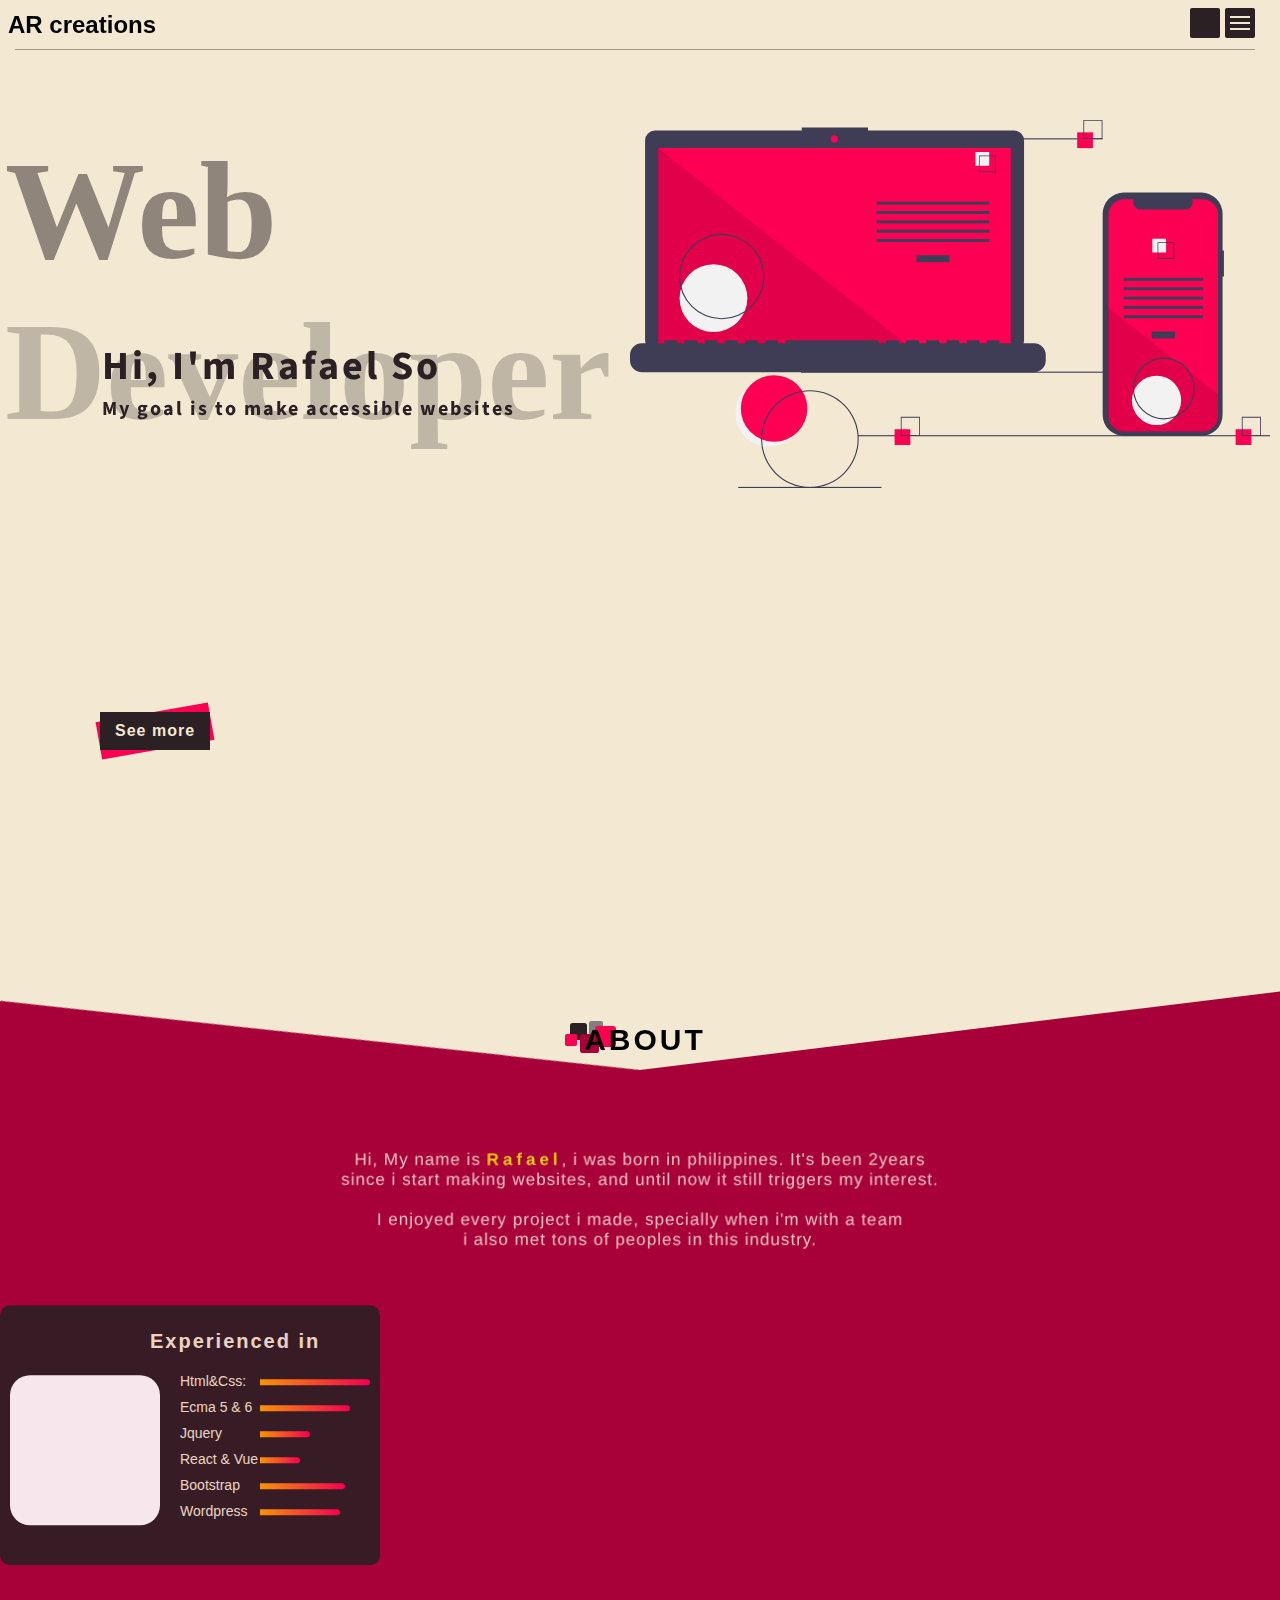
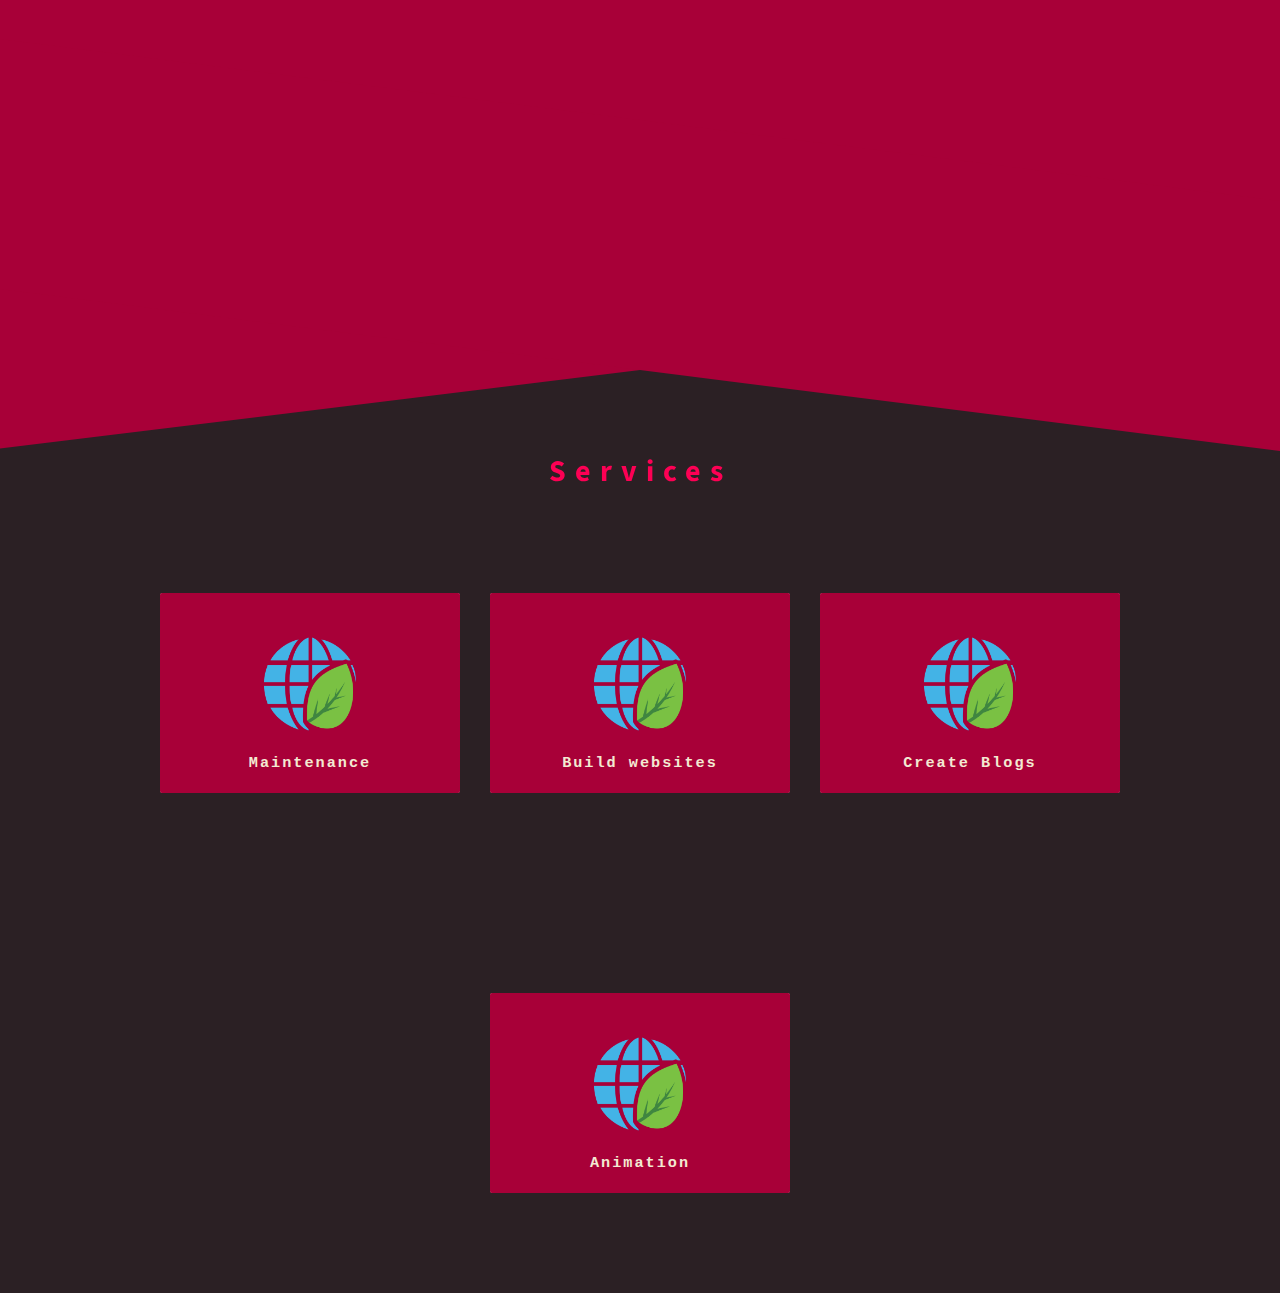
==== index.html @ 6be3a8f5 "Updated" ====
<!DOCTYPE html>
<html lang="en">
<head>
    <meta charset="UTF-8">
    <meta name="viewport" content="width=device-width, initial-scale=1.0">
    <title>My Portfolio</title>
    <link rel="stylesheet" href="style.css">
</head>
<body>

<!--                THIS IS THE HEADER PART             -->
<div class="mainHeader">
<h2 class="logo" id="#homeSection">AR creations</h2>

<div class="alignment">
<div class="setting"></div>

<div class="menu">
    <div class="linez"></div> 
</div>
</div>
</div>





<div class="openMenus">
    <div class="spectate">
        <div class="firstWIn ter"></div>
        <div class="secondWIn ter"></div>
        <div class="thirdWIn ter"></div>
        <div class="fourthWIn ter"></div>
    </div>
    <span class="homeBtn headerMen">Home</span>
    <span class="aboutsBtn headerMen">About</span>
    <span class="servsBtn headerMen">Services</span>
    <span class="contactBtn headerMen">Contact</span>
</div>


<!--                  END OF HEADER PART              -->


<!--                 START OF THE INTRODUCTION PART             -->

<div class="listContainer">

<img src="image/progressive.svg" class="introimg">
    <h2 class="web">Web<br>
    <span class="dev">Developer</span></h2>
<div class="nameAlign">
<h2 class="myname">Hi, I'm Rafael So</h2>
<p class="firstPara">My goal is to make accessible websites</p>
</div>
<a href="#aboutsec" class="introbtn">See more</a>
</div>
<!--                 END INTRODUCTION PART             -->

<!--              START OF THE ABOUT SECTION             -->

<div class="aboutSection" id="">

    <div class="titlecontainer">
        <div class="titlepart">
        <h2 class="titleabout" id="aboutsec">ABOUT</h2>
        <div class="rebox reone"></div>
        <div class="rebox retwo"></div>
        <div class="rebox rethree"></div>
        <div class="rebox refour"></div>
        <div class="rebox refive"></div>
        <div class="rebox resix"></div>
        <div class="rebox reseven"></div>
        </div>
    </div>







<p class="myPara">Hi, My name is <span class="raf">Rafael</span>, i was born in philippines. It's been 2years<br>
since i start making websites, and until now it still triggers my interest. <br>
 <br>I enjoyed every project i made, specially when i'm with a team<br>
 i also met tons of peoples in this industry. 
</p>

<div class="profile">
<div class="kunyare"></div>
<ul class="myskills">
<h3 class="titleskill">Experienced in</h3>
<li>
   <span class="skillset">Html&Css:</span> 
   <i class="line lone"></i>
</li>
<li>
    <span class="skillset">Ecma 5 & 6</span>
    <i class="line ltwo"></i>
</li>
<li>
    <span class="skillset">Jquery</span> 
    <i class="line lthree"></i>
</li>
<li>
    <span class="skillset">React & Vue</span> 
    <i class="line lfour"></i>
</li>
<li>
    <span class="skillset">Bootstrap</span>
    <i class="line lfive"></i>
</li>
<li>
    <span class="skillset">Wordpress</span> 
    <i class="line lsix"></i>
 </li>
</ul>
</div>



<div class="twochoices">
<div class="choiceone"></div>
<div class="choicetwo"></div>
</div>



</div>



<!--              END OF ABOUT SECTION             -->
<!--              START OF SERVICES SECTION            -->

<div class="services" id="servicesSec">

<h2 class="whatIdo">Services</h2>

<div class="listflex">

<div class="servBox">

<div class="title">
<img src="image/iconee.png" name="" alt="icon" class="iconz">
<h3 class="maintenanceTitle">Maintenance</h3>
</div>

<div class="description">
<p class="para">Troubleshooting hardware and software<br><br>With the help of remote control systems such as teamviewer and akjbdw fixing through internet was never been easy</p>
<a href="#" class="servBtn">Go here</a>
</div>

</div>


<div class="servBox">

    <div class="title bwebsite">
    <img src="image/iconee.png" name="" alt="icon" class="iconz">
    <h3 class="maintenanceTitle">Build websites</h3>
    </div>
    
    <div class="description bwebsitedef">
    <p class="para">I create responsive websites<br><br>there are multiples of way in making website, and i am capable of using html,css,bootstrap,Wordpress and wix</p>
    <a href="#" class="servBtn">Go here</a>
    </div>
    
</div>
    

<div class="servBox">

        <div class="title blogs">
        <img src="image/iconee.png" name="" alt="icon" class="iconz">
        <h3 class="maintenanceTitle">Create Blogs</h3>
        </div>
        
        <div class="description blogsdown">
        <p class="para"><br><br>there are multiples of way in making website, and i am capable of using html,css,bootstrap,Wordpress and wix</p>
        <a href="#" class="servBtn">Go here</a>
    </div>
        
</div>

<div class="servBox">

    <div class="title editing">
    <img src="image/iconee.png" name="" alt="icon" class="iconz">
    <h3 class="maintenanceTitle">Animation</h3>
    </div>
    
    <div class="description editingdef">
    <p class="para"><br><br>there are multiples of way in making website, and i am capable of using html,css,bootstrap,Wordpress and wix</p>
    <a href="#" class="servBtn">Go here</a>
</div>
    
</div>












</div>


<script src="main.js" type="text/javascript"></script>
</body>
</html>
---- style.css ----
@import url('https://fonts.googleapis.com/css2?family=Comic+Neue&display=swap');
@import url('https://fonts.googleapis.com/css2?family=Comic+Neue&family=Source+Sans+Pro&display=swap');
@import url('https://fonts.googleapis.com/css2?family=Montserrat&display=swap');
@import url('https://fonts.googleapis.com/css2?family=Merriweather+Sans:wght@700&display=swap');
:root{

--another-verylight:#f3e9d2;
--mid-light: #fd0054;
--dark-color:#a80038;
--verydark-color:#2b2024; 
--secondary: #e4004c;
--try-color:#3f3d56;


--winter-first:#f3e9d2;
--winter-second:#88d498;
--winter-third:#1a936f;
--winter-fourth:#114b5f;


/* ------- FONTS --------*/
--comic-nue: 'Comic Neue', cursive;
--open-source: 'Source Sans Pro', sans-serif;

--font-boldsans:  'Merriweather Sans', sans-serif;
}
*{
    margin: 0;
    padding: 0;
    box-sizing: border-box;
    scroll-behavior: smooth;
}

body{
    scroll-behavior: smooth;
    background-color: var(--another-verylight);
}
/*------------------------ HEADER PART -----------------------*/
.mainHeader{
    position: relative;
    display: flex;
    justify-content: space-between;
}
.mainHeader::before{
    content: '';
    position: absolute;
    height: 1px;
    width: 100%;
    background: var(--verydark-color);
    bottom: 0;
    opacity: .4;
    
}
.logo{
    line-height: 50px;
    font-family: sans-serif;
    margin-left: 8px;
}
.logo::before{
    content: '';
    position: absolute;
    height: 10px;
    width: 15px;
    background:var(--another-verylight);
    bottom: -2px;
    left: 0;
}
.logo::after{
    content: '';
    position: absolute;
    height: 10px;
    width: 25px;
    background:var(--another-verylight);
    bottom: -2px;
    right: 0;
}
.setting, .menu{
    position: absolute;
    height: 30px;
    width: 30px;
    background-color: var(--verydark-color);
    border-radius: 2px;
}
.setting{
    right: 60px;
}
.alignment{
    position: relative;
    height: 40px;
    width: 120px;
    top: 8px;
}
.openMenus{
    position: fixed;
    top: 0;
    bottom: 0;
    left: 0;
    right: 0;
    z-index: 20;
    background: white;
    display: flex;
    flex-direction: column;
    justify-content: center;
    align-items: center;
    transform-origin: top;
    transform: scaleY(0);
    transition: .5s;
}



.closenow{
    animation: scrollups .2s ease-in-out forwards;

}
.opennow{
    
    animation: scrolldo .4s ease-in-out forwards;
}
@keyframes scrolldo{
0%{
    transform: scaleY(0);
}
100%{
    transform: scaleY(1);
}
}

@keyframes scrollups{
    0%{
        transform: scaleY(1);
    }
    100%{
        transform: scaleY(0);
    }
    }


.spectate{
    position: fixed;
    top: 0;
    left: 0;
    right: 0;
    bottom: 0;
    
}
.firstWIn{
    position: fixed;
   height: 200px;
    width: 100%;
    background: var(--winter-fourth);
    transform-origin: top;
    transform: scaleY(0);
    z-index: 5;
}

.firstOpen{
    animation: allwinter 1s ease-in-out .2s forwards;   
}
.secondOpen{
    animation: allwinter 1s ease-in-out .8s forwards;   
}
.thirdOpen{
    animation: allwinter 1s ease-in-out 1.1s forwards;   
}
.fourthOpen{
    animation: allwinter 1s ease-in-out 1.6s forwards;   
}


.secondWIn{
    position: fixed;
   height: 350px;
    width: 100%;
    background: var(--winter-third);
    transform-origin: top;
    transform: scaleY(0);
      z-index: 4;
}

.thirdWIn{
    position: fixed;
    height: 480px;
     width: 100%;
     background: var(--winter-second);
     transform-origin: top;
     transform: scaleY(0);
      z-index: 3;

}
.fourthWIn{
    position: fixed;
    top: 0;
    left: 0;
    right: 0;
    bottom: 0;
     background: var(--winter-first);
     transform-origin: top;
     transform: scaleY(0);
  
     z-index: 2;
}






@keyframes allwinter{
0%{
    transform: scaleY(0);
}
100%{
    transform: scaleY(1);
}
}









.headerMen{
    position: relative;
    margin: 50px;
    font-family: sans-serif;
    font-size: 30px;
    z-index: 30;
    cursor: pointer;
    letter-spacing: 2px;
}
.homeBtn{
    color: var(--winter-first);
    opacity: .8;
}
.servsBtn{
    color: var(--winter-fourth);
}
.aboutsBtn{
color: var(--winter-second);
}
.contactBtn{
    color: var(--winter-fourth);
}


.menu{
    position: absolute;
    transition: .5s;
    right: 25px;
    display: flex;
    justify-content: center;
    align-items: center;
    cursor: pointer;
    z-index: 99;
}

.linez{
    transition: .5s;
    position: absolute;
    height: 2px;
    width: 20px;
    background: var(--another-verylight);
    
}
.linez::before{
    transition: .5s;
    position: absolute;
    content: '';
    height: 2px;
    width: 20px;
    background: var(--another-verylight);
    top: -6px;
}
.linez::after{
    transition: .5s;
    position: absolute;
    content: '';
    height: 2px;
    width: 20px;
    background: var(--another-verylight);
    top: 6px;
}
.mclick{
    position: fixed;
    transition: .5s;
    border-radius: 50%;
    border: 1px solid #fd0054;
    background: none;
    
}

.mclick .linez{
    transition: .5s;
   transform: translateX(-20px);
   background: transparent;
}

.mclick .linez::before{
    transition: .5s;
   transform: translate(20px, 6px) rotate(45deg);
   background: #fd0054;
}

.mclick .linez::after{
    transition: .5s;
   transform: translate(20px, -6px) rotate(-45deg) ;
   background: #fd0054;
}


/*------------------------------ END OF HEADER ----------------------*/


/*------------------------------ INTRODUCTION PART ----------------------*/

.listContainer{
    min-height: 80vh;
    position: relative;
    
}
.nameAlign{
    font-family: var(--open-source);
    position: absolute;
    top: 40%;
    left: 8%;
}
.myname{
    color: var(--verydark-color);
    font-size: 40px;
    letter-spacing: 3px;
}
.firstPara{
    color: var(--verydark-color);
    letter-spacing: 2px;
    font-weight: 700;
    font-size: 20px;
}
.web, .dev{
    position: absolute;
    font-size: 140px;
    font-weight: 800;
    z-index: -1;
    opacity: .5;
    color: var(--verydark-color);
}

.web{
    top: 80px;
    left: 5px;
}
.dev{
   
}
@media(max-width: 700px){
    .web{
      font-size: 110px;
        top: 120px;
    }
    .dev{
        font-size: 90px;
      left: 0;
        text-align: center;
    }





}
.introimg{
    position: absolute;
    width: 50%;
    z-index: -22;
    right: 10px;
    top: 70px;
}
.introbtn{
    scroll-behavior: smooth;
    transition: .5s;
    position: absolute;
    padding: 10px 15px;
    bottom: 20px;
    background: var(--verydark-color);
    left: 100px;
    color: var(--another-verylight);
    font-weight: 600;
    letter-spacing: 1px;
    font-family: sans-serif;
    border: none;
    cursor: pointer;
    text-decoration: none;
}
.introbtn::before{
    position: absolute;
    content: '';
    top: 0;
    left: -2px;
    bottom: 0;
    right: -2px;
    background: var(--mid-light);
    transform: rotate(-10deg);
    z-index: -1;
    transition: .5s;
}

.introbtn:hover:before{
    transition: .5s;
    transform: rotate(10deg);
    z-index: -22;
}
.introbtn:hover{
    transition: .5s;
    color: var(--mid-light);
    padding: 15px 20px;
    left: 95px;
    bottom: 15px;
}

/*------------------------------ END OF INTRODUCTION ----------------------*/

/*------------------------------ ABOUT PART ----------------------*/

.aboutSection{
    scroll-behavior: smooth;
    margin-top: 300px;
    min-height: 100vh;
    background: var(--dark-color);
    transform: skewY(-7deg);
    position: relative;
}

.aboutSection::before{
    content: '';
    position: absolute;
    height: 250px;
    width: 100%;
    background: var(--dark-color);
    bottom: 0;
    transform: skewY(14deg) ;   
}

.aboutSection::after{
    content: '';
    position: absolute;
top: 0;
background-color:var(--dark-color);
width: 100%;
height: 200px;
transform: skewY(13deg);
}



.titleabout{
    box-sizing: none;
    position: relative;
    text-align: center;
    font-family: sans-serif;
    letter-spacing: 3px;
    z-index: 1;
    margin-left: 10px;
    color: black;
  
}
.titlecontainer{
    position: relative;
    width: 100%;
    height: 180px;
  
    transform: skewY(7deg);
    top: -120px;
    display: flex;
    justify-content: center;
    align-items: center;
}

.titlepart{
    position: relative;
    height: 100px;
    width: 200px;
    display: flex;
    justify-content: center;
    align-items: center;
    font-size: 20px;
}
.rebox{
    position: absolute;
    border-radius: 15%;
}
.reone{
    height: 12px;
    width: 12px;
    top: 44px;
    left: 25px;
    background: var(--mid-light);
    z-index: 1;
}
.retwo{
    height: 17px;
    width: 17px;
    top: 33px;
    left: 30px;
    background: var(--verydark-color);
}
.rethree{
    height: 19px;
    width: 19px;
    top: 44px;
    left: 40px;
    background: var(--dark-color)
}

.refour{
    height: 14px;
    width: 14px;
    top: 31px;
    left: 49px;
    background: gray;
    z-index: -1;
}
.refive{
    height: 21px;
    width: 21px;
    top: 36px;
    left: 55px;
    background: var(--mid-light);
    z-index: -1;
}


.kunyare{
    height: 150px;
    width: 150px;
    background: white;
    margin-left: 10px;
    margin-top: 15px;
    border-radius: 20px;
}

.profile{
   position: relative;
    height: 260px;
    background: var(--verydark-color);
    display: flex;
    transform: skewY(7deg);
    padding-top: 55px;
    opacity: .9;
    border-radius: 10px;
    width: 380px;
   
}

@media(max-width: 800px){
.profile{
    position: absolute;
    height: 260px;
    background: var(--verydark-color);
    display: flex;
    transform: skewY(7deg);
    padding-top: 55px;
    opacity: .9;
    border-radius: 10px;
    width: 380px;
    top: 60%;
    left: 50%;
    transform: translate(-50%, -50%) skewY(7deg);
}
}

.titleskill{
    margin-top: -30px;
    margin-bottom: 20px;
    pointer-events: none;
    letter-spacing: 2px;
    font-family: sans-serif;
    font-size: 24px;
    margin-left: -20px;
    font-size: 20px;
}
.myskills{
    list-style-type: none;
    margin-left: 10px;
    color: var(--another-verylight);
    cursor: pointer;
}

.myskills li{
    position: relative;
    margin: 10px 10px;
    font-family: sans-serif;
    font-size: 14px;
}
.line{
    position: absolute;
    height: 6px;
   left:80px;
    background: linear-gradient(to right, orange, #fd0054) ;
    margin-top: 6px;
    border-top-right-radius: 45px;
    border-bottom-right-radius: 45px;
    
}
.lone{
    width: 110px;
}
.ltwo{
    width: 90px;
}

.lthree{
    width: 50px;
}
.lfour{
    width: 40px;
}
.lfive{
    width: 85px;
}
.lsix{
    width: 80px;
}

.myPara{
    transform: skewY(7deg);
    font-size: 17px;
    font-family: sans-serif;
    text-align: center;
    color: oldlace;
    letter-spacing: 1px;
    opacity: .8;
    position: relative;
    z-index: 1;
   margin-top: -100px;
   padding: 0 25px;
   
}
.personalbtn{
    font-family: var(--comic-nue);
    position: absolute;
    font-size: 30px;
    z-index: 26;
    transform: skewY(7deg);
    text-decoration: none;
    color: var(--another-verylight);
    text-align: center;
    width: 100%;
    bottom: 70px;
}
.raf{
    color: orange;
   filter: brightness(12);
    letter-spacing: 4px;
    font-weight: 700;
}

/*------------------------------ END OF ABOUT SECTION ----------------------*/

/*------------------------------ SERVICES SECTION ----------------------*/

.whatIdo{
   
  position: relative;
  top: 80px;
  width: 100%;
  text-align: center;
  z-index: 1;
   color: var(--mid-light);
   font-family: var(--open-source);
   font-size: 30px;
   display: inline-block;
   letter-spacing: 9px;
  
   
}
.services{
    z-index: -22;
    background: var(--verydark-color);
}
.listflex{
    display: flex;
    flex-direction: row;
    flex-wrap: wrap;
    justify-content: center;
    margin-top: 80px;
}
.servBox{
    position: relative;
    margin: 0 15px;
    cursor: pointer;
}
.title, .description{
    position: relative;
    height: 200px;
    width: 300px;
    text-align: center;
}
.title{
    transform: translateY(100px);
    z-index: 1;
}
.description{
    border-radius: 3px;
    transform: translateY(-100px);
}
.title{
    transition: .5s;
    display: flex;
    flex-direction: column;
    justify-content: center;
    align-items: center;
    background: var(--dark-color);
    border-radius: 2px;
    color: var(--another-verylight);
    font-family: monospace;
    letter-spacing: 2px;
}
.description{
    transition: .5s;
    background: var(--another-verylight);
    color: var(--dark-color);
    font-family: sans-serif;
}
.iconz{
    width: 140px;
}
.servBtn{
    color: #a80038;
    text-decoration: none;
    font-weight: 600;
    border: 2px solid #a80038;
    position: relative;
    padding: 5px 10px;
    line-height: 60px;
    border-radius: 35px;
}
.para{
    text-align: center;
   padding: 20px 5px 10px 5px;
    font-size: 14px;
}

.moveup{
    transition: .5s;
    transform: translateY(0);
}
.movedown{
    transition: .5s;
    transform: translateY(0);
}
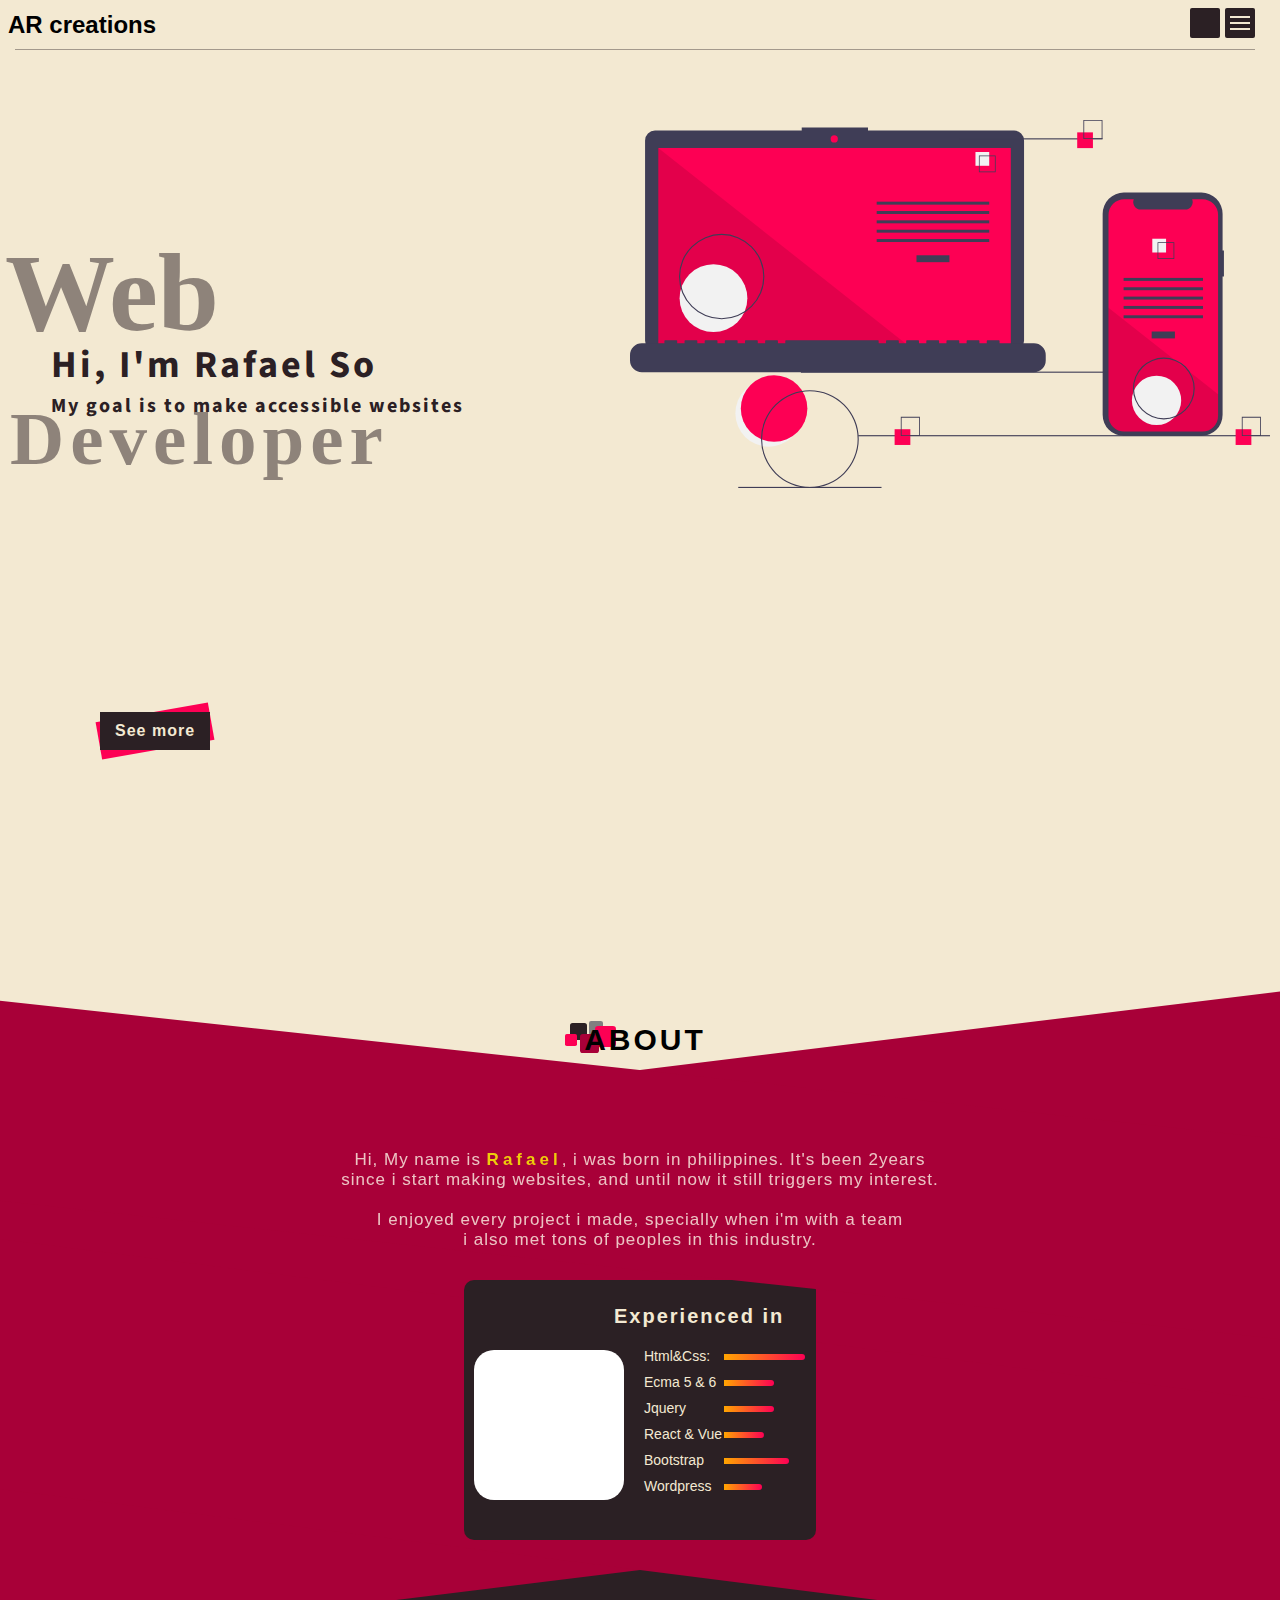
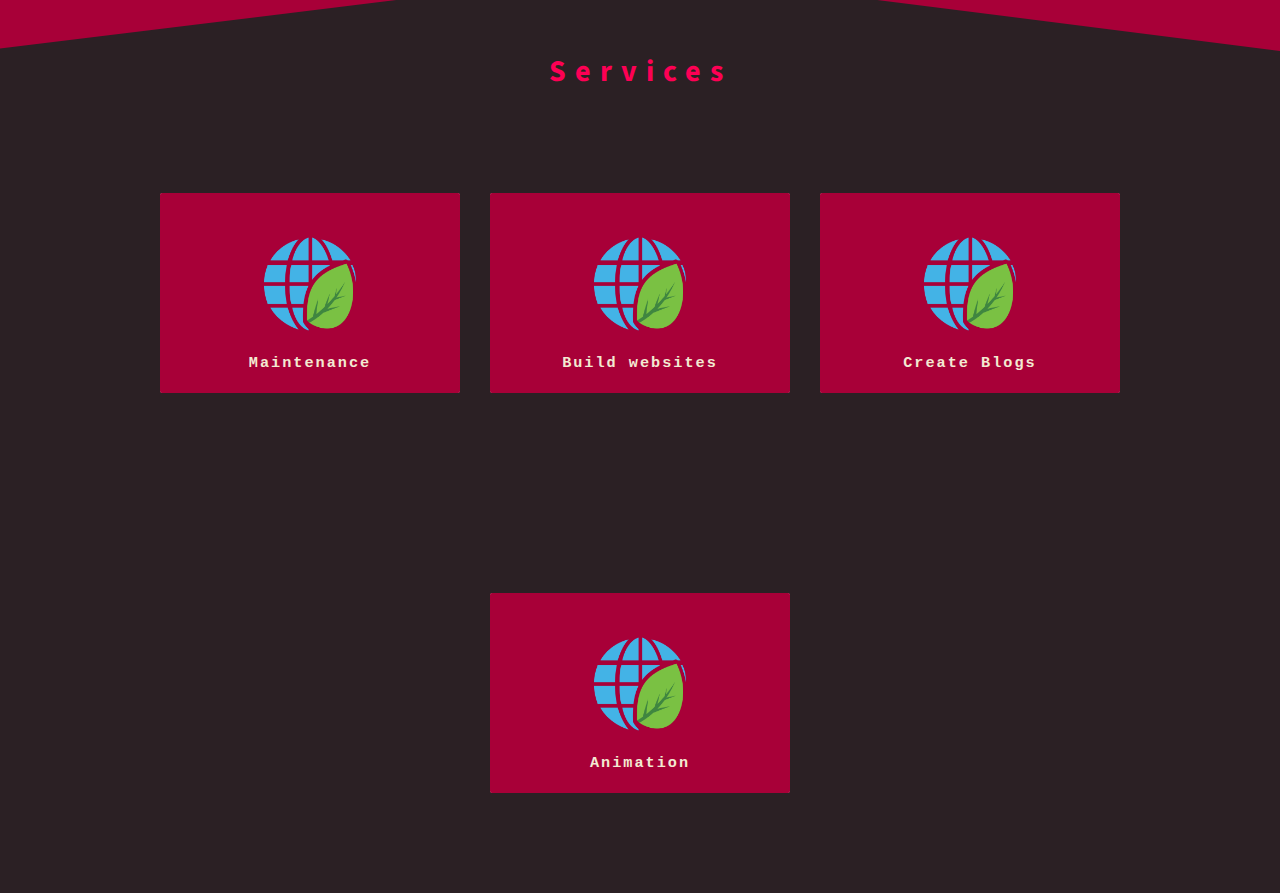
==== commit 5680fa9f: "This is my Third Update" ====
--- a/index.html
+++ b/index.html
@@ -47,8 +47,8 @@
 <div class="listContainer">
 
 <img src="image/progressive.svg" class="introimg">
-    <h2 class="web">Web<br>
-    <span class="dev">Developer</span></h2>
+    <h2 class="web">Web</h2>
+    <span class="dev">Developer</span>
 <div class="nameAlign">
 <h2 class="myname">Hi, I'm Rafael So</h2>
 <p class="firstPara">My goal is to make accessible websites</p>
@@ -85,7 +85,7 @@
  <br>I enjoyed every project i made, specially when i'm with a team<br>
  i also met tons of peoples in this industry. 
 </p>
-
+<div class="profileAlignment">
 <div class="profile">
 <div class="kunyare"></div>
 <ul class="myskills">
@@ -116,20 +116,9 @@
  </li>
 </ul>
 </div>
-
-
-
-<div class="twochoices">
-<div class="choiceone"></div>
-<div class="choicetwo"></div>
-</div>
-
-
-
-</div>
-
-
-
+</div>
+
+</div>
 <!--              END OF ABOUT SECTION             -->
 <!--              START OF SERVICES SECTION            -->
 
--- a/style.css
+++ b/style.css
@@ -326,11 +326,11 @@
     font-family: var(--open-source);
     position: absolute;
     top: 40%;
-    left: 8%;
+    left: 4%;
 }
 .myname{
     color: var(--verydark-color);
-    font-size: 40px;
+    font-size: 38px;
     letter-spacing: 3px;
 }
 .firstPara{
@@ -341,7 +341,6 @@
 }
 .web, .dev{
     position: absolute;
-    font-size: 140px;
     font-weight: 800;
     z-index: -1;
     opacity: .5;
@@ -349,27 +348,18 @@
 }
 
 .web{
-    top: 80px;
+    top: 25%;
     left: 5px;
+    font-size: 110px;
 }
 .dev{
-   
-}
-@media(max-width: 700px){
-    .web{
-      font-size: 110px;
-        top: 120px;
-    }
-    .dev{
-        font-size: 90px;
-      left: 0;
-        text-align: center;
-    }
-
-
-
-
-
+   font-size: 75px;
+   top:48%;
+   width: 100%;
+   text-align: left;
+   letter-spacing: 6px;
+   padding-left: 10px;
+   padding-right: 5px;
 }
 .introimg{
     position: absolute;
@@ -427,12 +417,10 @@
 .aboutSection{
     scroll-behavior: smooth;
     margin-top: 300px;
-    min-height: 100vh;
     background: var(--dark-color);
     transform: skewY(-7deg);
     position: relative;
 }
-
 .aboutSection::before{
     content: '';
     position: absolute;
@@ -442,19 +430,15 @@
     bottom: 0;
     transform: skewY(14deg) ;   
 }
-
 .aboutSection::after{
-    content: '';
-    position: absolute;
+content: '';
+position: absolute;
 top: 0;
 background-color:var(--dark-color);
 width: 100%;
 height: 200px;
 transform: skewY(13deg);
 }
-
-
-
 .titleabout{
     box-sizing: none;
     position: relative;
@@ -477,7 +461,6 @@
     justify-content: center;
     align-items: center;
 }
-
 .titlepart{
     position: relative;
     height: 100px;
@@ -513,7 +496,6 @@
     left: 40px;
     background: var(--dark-color)
 }
-
 .refour{
     height: 14px;
     width: 14px;
@@ -530,8 +512,25 @@
     background: var(--mid-light);
     z-index: -1;
 }
-
-
+.myPara{
+    transform: skewY(7deg);
+    font-size: 17px;
+    font-family: sans-serif;
+    text-align: center;
+    color: oldlace;
+    letter-spacing: 1px;
+    opacity: .8;
+    position: relative;
+    z-index: 1;
+   margin-top: -100px;
+   padding: 0 25px;
+}
+.raf{
+    color: orange;
+   filter: brightness(12);
+    letter-spacing: 4px;
+    font-weight: 700;
+}
 .kunyare{
     height: 150px;
     width: 150px;
@@ -542,35 +541,16 @@
 }
 
 .profile{
-   position: relative;
+    position: relative;
     height: 260px;
     background: var(--verydark-color);
     display: flex;
-    transform: skewY(7deg);
+    
     padding-top: 55px;
-    opacity: .9;
     border-radius: 10px;
-    width: 380px;
-   
-}
-
-@media(max-width: 800px){
-.profile{
-    position: absolute;
-    height: 260px;
-    background: var(--verydark-color);
-    display: flex;
-    transform: skewY(7deg);
-    padding-top: 55px;
-    opacity: .9;
-    border-radius: 10px;
-    width: 380px;
-    top: 60%;
-    left: 50%;
-    transform: translate(-50%, -50%) skewY(7deg);
-}
-}
-
+    width: 352px;
+    z-index: 5;
+}
 .titleskill{
     margin-top: -30px;
     margin-bottom: 20px;
@@ -582,6 +562,7 @@
     font-size: 20px;
 }
 .myskills{
+    position: relative;
     list-style-type: none;
     margin-left: 10px;
     color: var(--another-verylight);
@@ -605,12 +586,11 @@
     
 }
 .lone{
-    width: 110px;
+    width: 81px;
 }
 .ltwo{
-    width: 90px;
-}
-
+    width: 50px;
+}
 .lthree{
     width: 50px;
 }
@@ -618,43 +598,20 @@
     width: 40px;
 }
 .lfive{
-    width: 85px;
+    width: 65px;
 }
 .lsix{
-    width: 80px;
-}
-
-.myPara{
+    width: 38px;
+}
+.profileAlignment{
+   
+    width: 100%;
+    position: relative;
     transform: skewY(7deg);
-    font-size: 17px;
-    font-family: sans-serif;
-    text-align: center;
-    color: oldlace;
-    letter-spacing: 1px;
-    opacity: .8;
-    position: relative;
-    z-index: 1;
-   margin-top: -100px;
-   padding: 0 25px;
-   
-}
-.personalbtn{
-    font-family: var(--comic-nue);
-    position: absolute;
-    font-size: 30px;
-    z-index: 26;
-    transform: skewY(7deg);
-    text-decoration: none;
-    color: var(--another-verylight);
-    text-align: center;
-    width: 100%;
-    bottom: 70px;
-}
-.raf{
-    color: orange;
-   filter: brightness(12);
-    letter-spacing: 4px;
-    font-weight: 700;
+    display: flex;
+    justify-content: center;
+    align-items: center;
+    padding: 30px 5px;
 }
 
 /*------------------------------ END OF ABOUT SECTION ----------------------*/
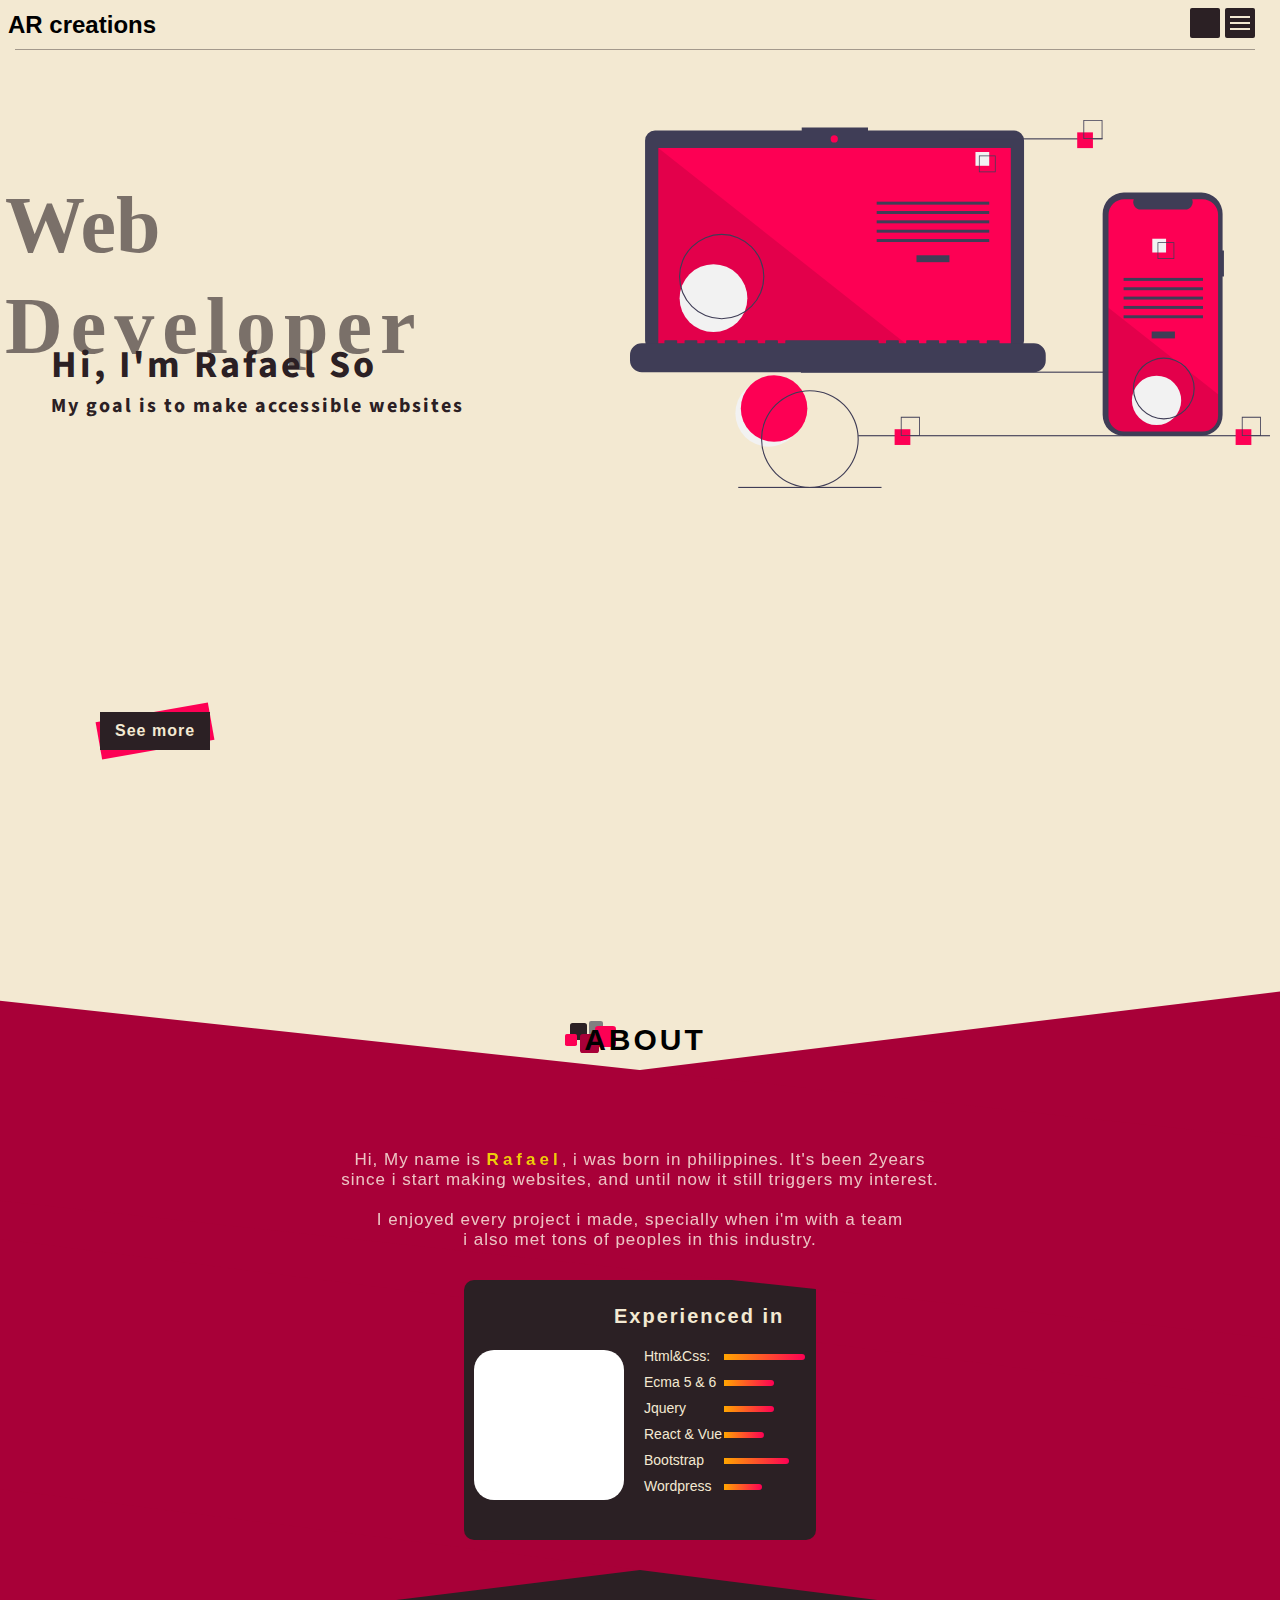
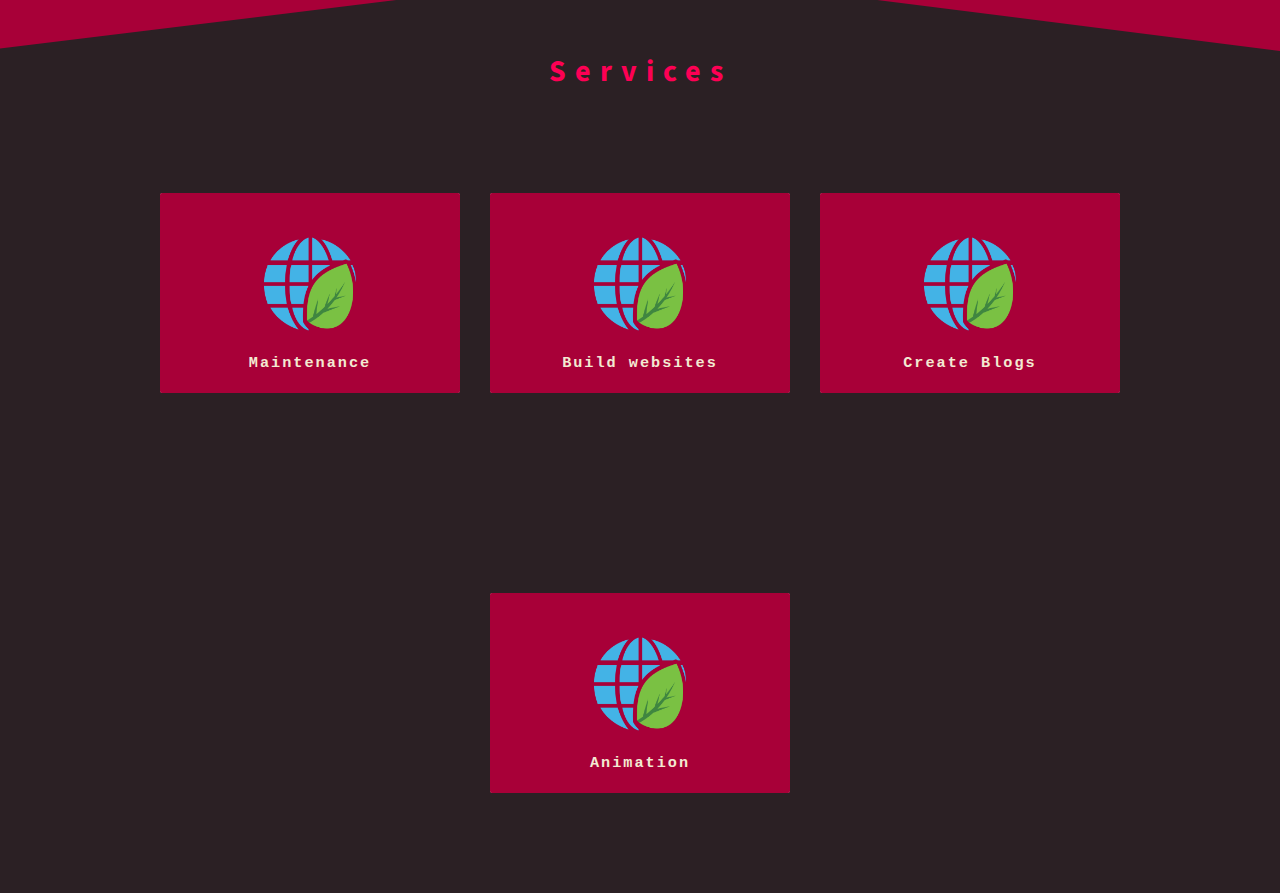
==== commit fa6dfbd9: "comit again" ====
--- a/index.html
+++ b/index.html
@@ -47,8 +47,11 @@
 <div class="listContainer">
 
 <img src="image/progressive.svg" class="introimg">
+
+<div class="webdevAlign">
     <h2 class="web">Web</h2>
     <span class="dev">Developer</span>
+</div>
 <div class="nameAlign">
 <h2 class="myname">Hi, I'm Rafael So</h2>
 <p class="firstPara">My goal is to make accessible websites</p>
@@ -73,13 +76,6 @@
         <div class="rebox reseven"></div>
         </div>
     </div>
-
-
-
-
-
-
-
 <p class="myPara">Hi, My name is <span class="raf">Rafael</span>, i was born in philippines. It's been 2years<br>
 since i start making websites, and until now it still triggers my interest. <br>
  <br>I enjoyed every project i made, specially when i'm with a team<br>
--- a/style.css
+++ b/style.css
@@ -106,9 +106,6 @@
     transform: scaleY(0);
     transition: .5s;
 }
-
-
-
 .closenow{
     animation: scrollups .2s ease-in-out forwards;
 
@@ -146,47 +143,30 @@
 }
 .firstWIn{
     position: fixed;
-   height: 200px;
+   height: 28%;
     width: 100%;
     background: var(--winter-fourth);
     transform-origin: top;
     transform: scaleY(0);
     z-index: 5;
 }
-
-.firstOpen{
-    animation: allwinter 1s ease-in-out .2s forwards;   
-}
-.secondOpen{
-    animation: allwinter 1s ease-in-out .8s forwards;   
-}
-.thirdOpen{
-    animation: allwinter 1s ease-in-out 1.1s forwards;   
-}
-.fourthOpen{
-    animation: allwinter 1s ease-in-out 1.6s forwards;   
-}
-
-
 .secondWIn{
     position: fixed;
-   height: 350px;
+   height: 49%;
     width: 100%;
     background: var(--winter-third);
     transform-origin: top;
     transform: scaleY(0);
       z-index: 4;
 }
-
 .thirdWIn{
     position: fixed;
-    height: 480px;
+    height: 72%;
      width: 100%;
      background: var(--winter-second);
      transform-origin: top;
      transform: scaleY(0);
       z-index: 3;
-
 }
 .fourthWIn{
     position: fixed;
@@ -197,15 +177,21 @@
      background: var(--winter-first);
      transform-origin: top;
      transform: scaleY(0);
-  
      z-index: 2;
 }
 
-
-
-
-
-
+.firstOpen{
+    animation: allwinter 1s ease-in-out .2s forwards;   
+}
+.secondOpen{
+    animation: allwinter 1s ease-in-out .8s forwards;   
+}
+.thirdOpen{
+    animation: allwinter 1s ease-in-out 1.1s forwards;   
+}
+.fourthOpen{
+    animation: allwinter 1s ease-in-out 1.6s forwards;   
+}
 @keyframes allwinter{
 0%{
     transform: scaleY(0);
@@ -214,15 +200,6 @@
     transform: scaleY(1);
 }
 }
-
-
-
-
-
-
-
-
-
 .headerMen{
     position: relative;
     margin: 50px;
@@ -339,28 +316,28 @@
     font-weight: 700;
     font-size: 20px;
 }
-.web, .dev{
-    position: absolute;
-    font-weight: 800;
-    z-index: -1;
-    opacity: .5;
+.webdevAlign{
+   
+    width: 100%;
+    display: flex;
+    flex-direction: column;
+    position: relative;
+    top: 130px;
+    height: auto;
     color: var(--verydark-color);
-}
-
+    opacity: .6;
+    padding: 0 2px 0 5px;
+}
 .web{
-    top: 25%;
-    left: 5px;
-    font-size: 110px;
+    font-size: 80px;
+    margin-bottom: 10px;
 }
 .dev{
-   font-size: 75px;
-   top:48%;
-   width: 100%;
-   text-align: left;
-   letter-spacing: 6px;
-   padding-left: 10px;
-   padding-right: 5px;
-}
+    font-size: 80px;
+    font-weight: 600;
+    letter-spacing: 8px;
+}
+
 .introimg{
     position: absolute;
     width: 50%;
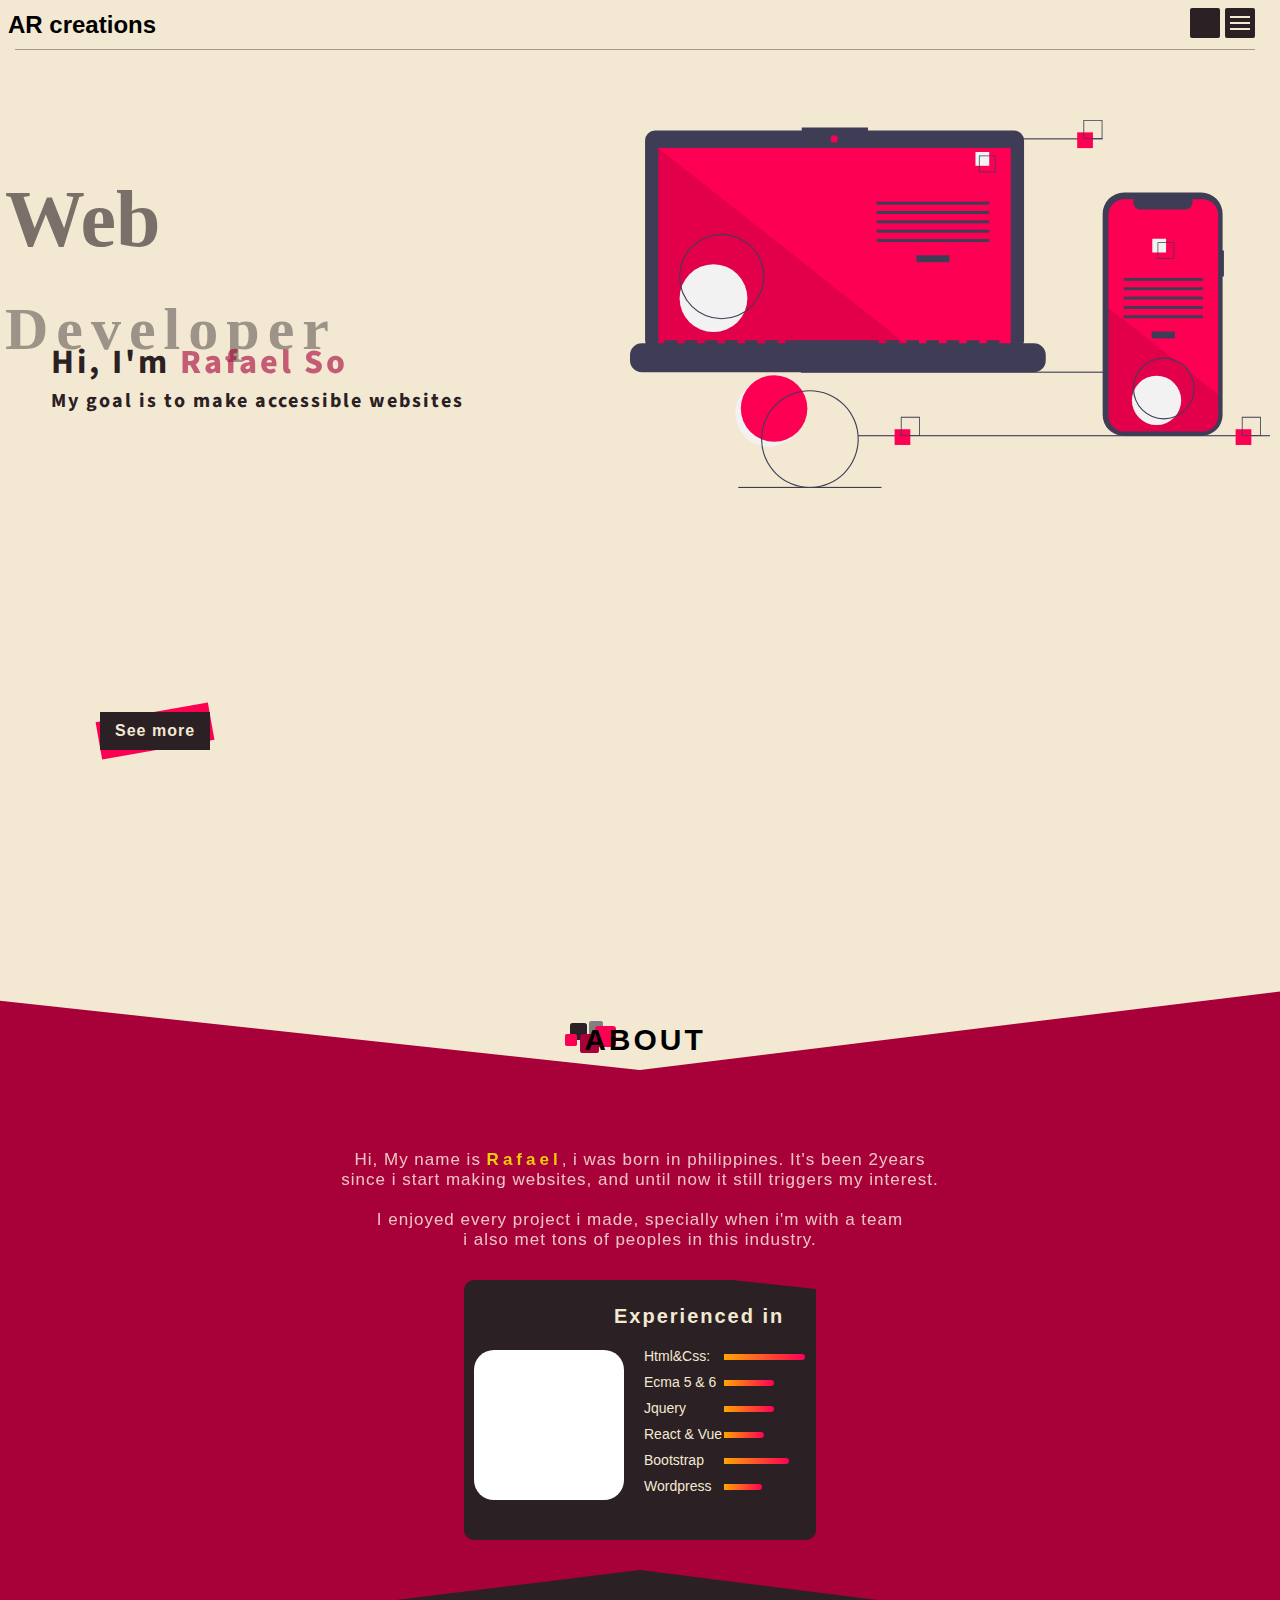
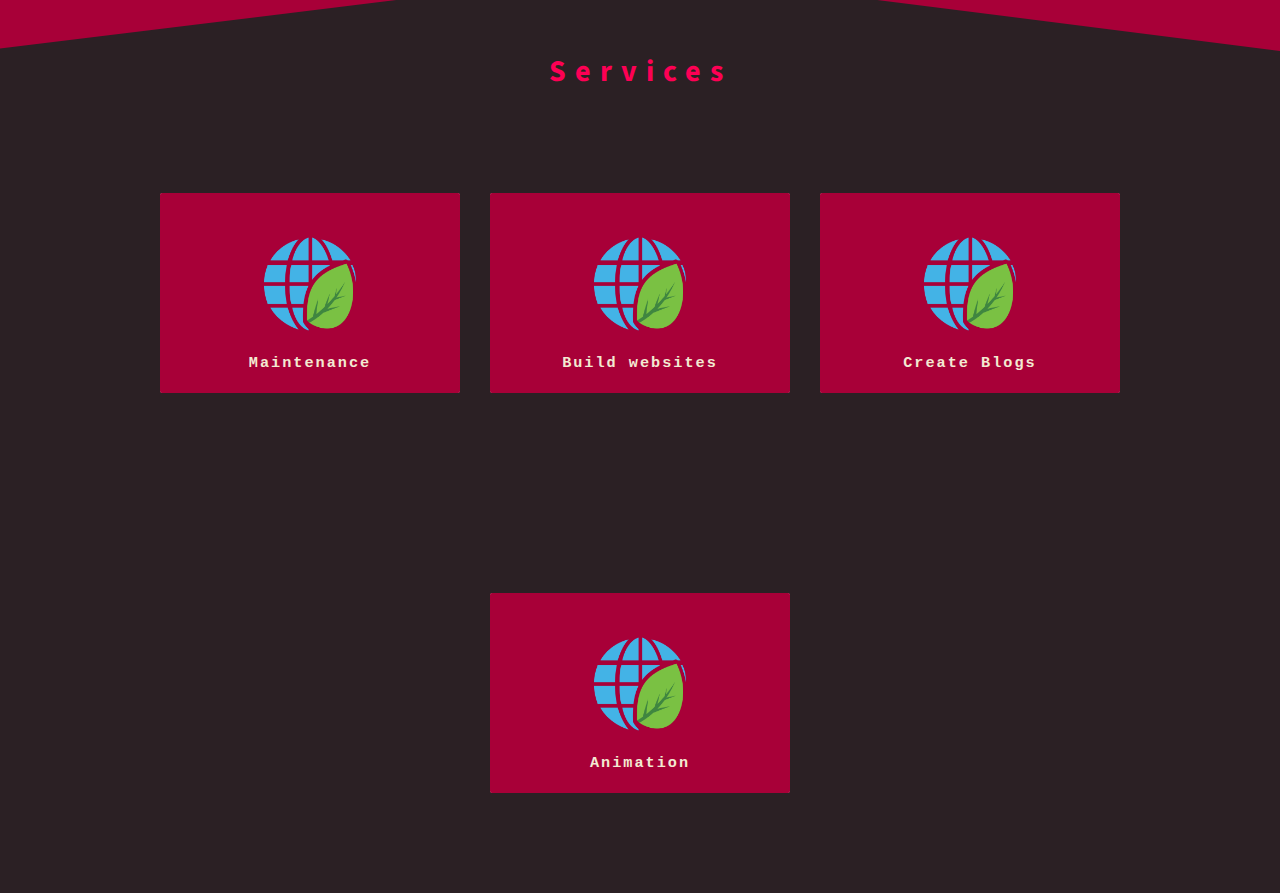
==== commit 35b1c542: "try again" ====
--- a/index.html
+++ b/index.html
@@ -53,7 +53,7 @@
     <span class="dev">Developer</span>
 </div>
 <div class="nameAlign">
-<h2 class="myname">Hi, I'm Rafael So</h2>
+<h2 class="myname">Hi, I'm <span class="rafaso">Rafael So</span></h2>
 <p class="firstPara">My goal is to make accessible websites</p>
 </div>
 <a href="#aboutsec" class="introbtn">See more</a>
--- a/style.css
+++ b/style.css
@@ -307,8 +307,13 @@
 }
 .myname{
     color: var(--verydark-color);
-    font-size: 38px;
+    font-size: 34px;
     letter-spacing: 3px;
+}
+.rafaso{
+    font-weight: 800;
+    color: var(--dark-color);
+    opacity: .6;
 }
 .firstPara{
     color: var(--verydark-color);
@@ -317,25 +322,26 @@
     font-size: 20px;
 }
 .webdevAlign{
-   
     width: 100%;
     display: flex;
     flex-direction: column;
     position: relative;
-    top: 130px;
+    top: 124px;
     height: auto;
     color: var(--verydark-color);
     opacity: .6;
     padding: 0 2px 0 5px;
+    
 }
 .web{
     font-size: 80px;
-    margin-bottom: 10px;
+   margin-bottom: 30px;
 }
 .dev{
-    font-size: 80px;
-    font-weight: 600;
+    font-size: 60px;
+    font-weight: 800;
     letter-spacing: 8px;
+    opacity: .7;
 }
 
 .introimg{
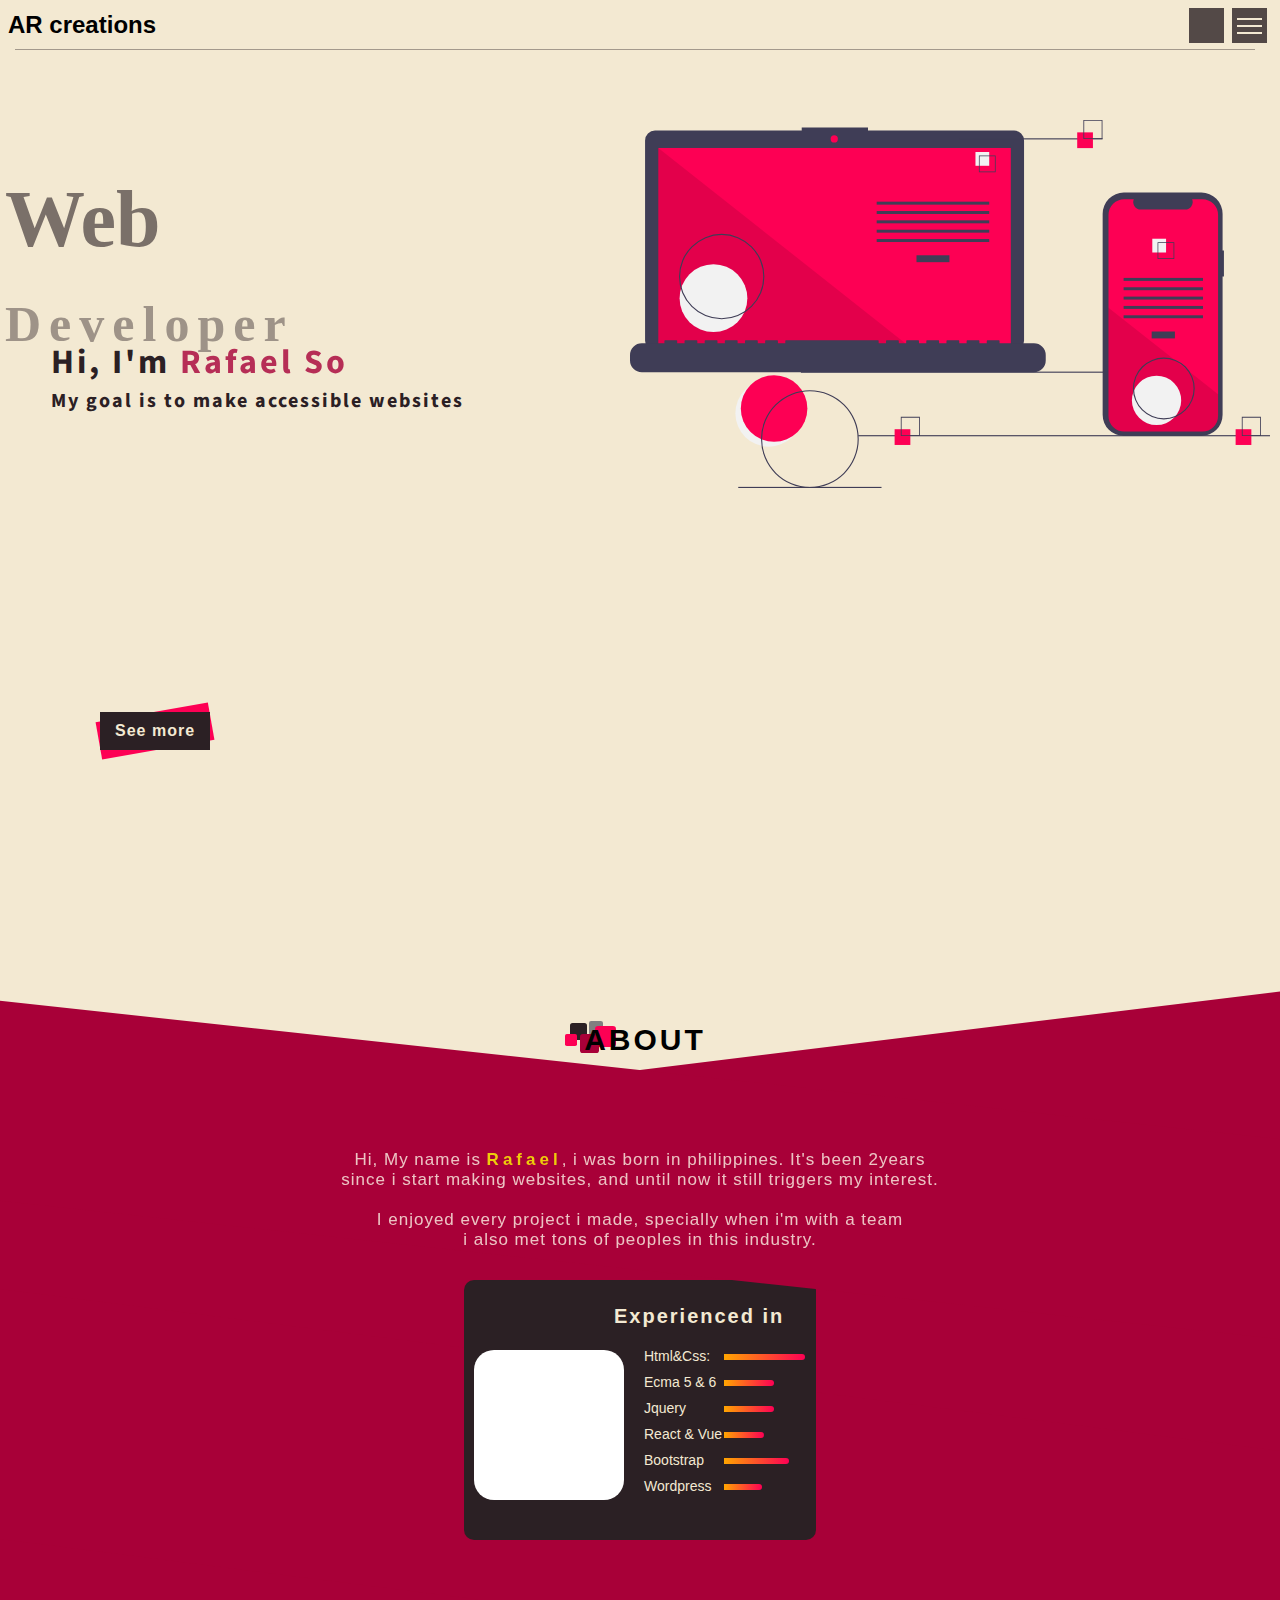
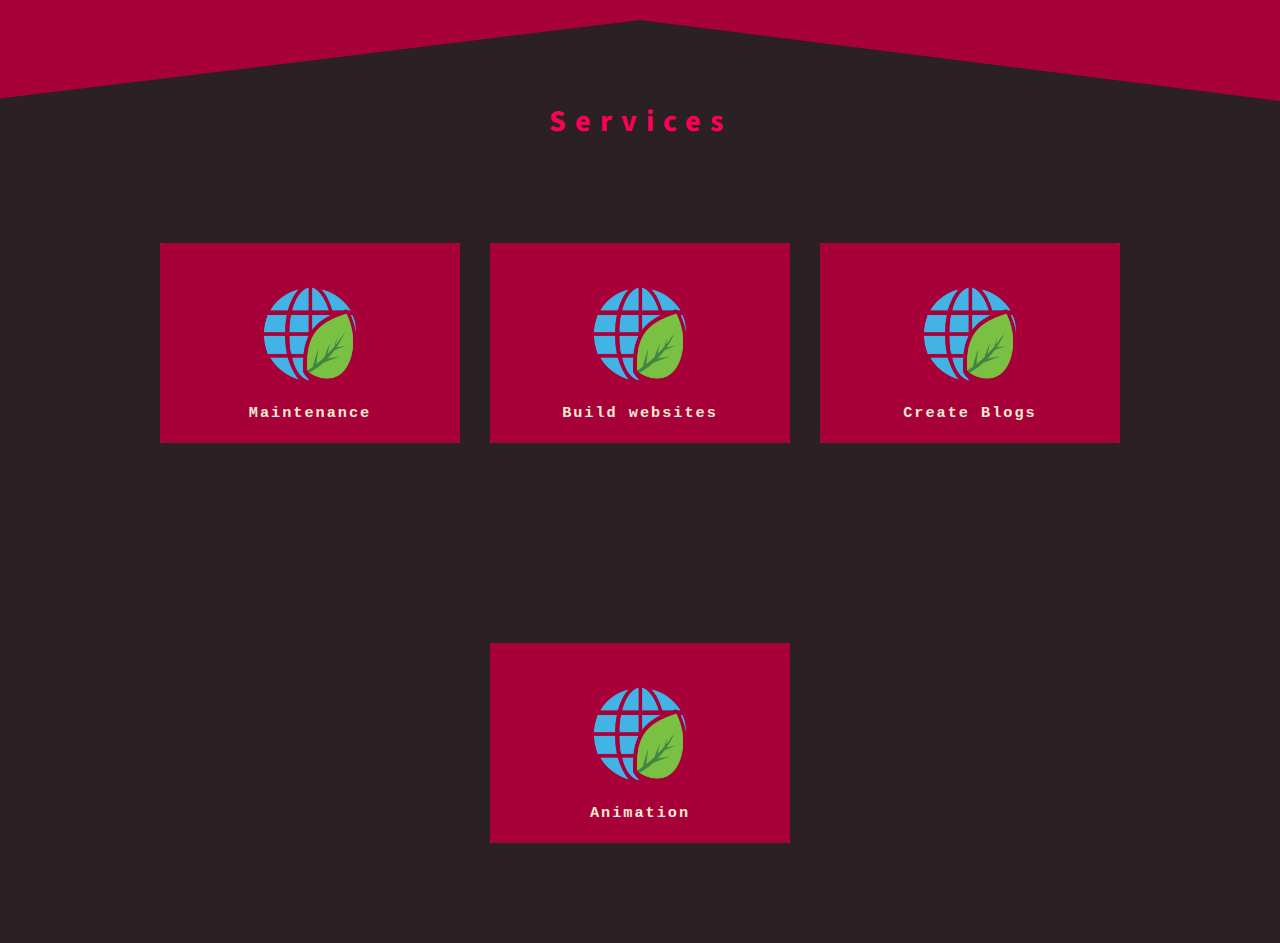
==== commit 34e59d9f: "I Update the scroll anmations" ====
--- a/index.html
+++ b/index.html
@@ -9,7 +9,7 @@
 <body>
 
 <!--                THIS IS THE HEADER PART             -->
-<div class="mainHeader">
+<div class="mainHeader" id="homesection">
 <h2 class="logo" id="#homeSection">AR creations</h2>
 
 <div class="alignment">
@@ -21,7 +21,15 @@
 </div>
 </div>
 
-
+<!--   All SCROLL EFFECTS    -->
+<a href="#homesection" class="arrowup"></a>
+
+
+
+
+
+
+<!--   END OF All SCROLL EFFECTS     -->
 
 
 
@@ -38,6 +46,15 @@
     <span class="contactBtn headerMen">Contact</span>
 </div>
 
+<div class="menu-onscroll">
+<div class="menu-scroll-logo">
+<h2 class="scroll-logo">AR creations </h2>    
+</div>
+<div class="menu-scroll-menus">
+<span class="scroll-span">Menu</span><img src="image/caret-down.svg" class="menuimg-scroll">
+</div>
+</div>
+
 
 <!--                  END OF HEADER PART              -->
 
@@ -58,6 +75,10 @@
 </div>
 <a href="#aboutsec" class="introbtn">See more</a>
 </div>
+
+
+
+
 <!--                 END INTRODUCTION PART             -->
 
 <!--              START OF THE ABOUT SECTION             -->
--- a/style.css
+++ b/style.css
@@ -30,12 +30,12 @@
     box-sizing: border-box;
     scroll-behavior: smooth;
 }
-
 body{
     scroll-behavior: smooth;
     background-color: var(--another-verylight);
 }
 /*------------------------ HEADER PART -----------------------*/
+
 .mainHeader{
     position: relative;
     display: flex;
@@ -49,7 +49,6 @@
     background: var(--verydark-color);
     bottom: 0;
     opacity: .4;
-    
 }
 .logo{
     line-height: 50px;
@@ -76,13 +75,74 @@
 }
 .setting, .menu{
     position: absolute;
-    height: 30px;
-    width: 30px;
-    background-color: var(--verydark-color);
-    border-radius: 2px;
+    height: 35px;
+    width: 35px;
+   background: var(--verydark-color);
+   opacity: .8;
+    border-radius: 5pxpx;   
 }
 .setting{
-    right: 60px;
+    right: 56px;
+    
+}
+.menu{
+    position: absolute;
+    transition: .5s;
+    right: 13px;
+    display: flex;
+    justify-content: center;
+    align-items: center;
+    cursor: pointer;
+    z-index: 99;
+}
+.linez{
+    transition: .5s;
+    position: absolute;
+    height: 2px;
+    width: 25px;
+    background-color: var(--another-verylight);
+}
+.linez::before{
+    transition: .5s;
+    position: absolute;
+    content: '';
+    height: 2px;
+    width: 25px;
+   background-color: var(--another-verylight);
+    top: -7px;
+}
+.linez::after{
+    transition: .5s;
+    position: absolute;
+    content: '';
+    height: 2px;
+    width: 25px;
+    background-color: var(--another-verylight);
+    top: 7px;
+}
+.mclick{
+    position: fixed;
+    transition: .5s;
+    border-radius: 50%;
+    border: 1px solid #fd0054;
+    background: none;   
+}
+.mclick .linez{
+    transition: .5s;
+   transform: translateX(-20px);
+   background: transparent;
+}
+
+.mclick .linez::before{
+    transition: .5s;
+   transform: translate(20px, 7px) rotate(45deg);
+   background: #fd0054;
+}
+
+.mclick .linez::after{
+    transition: .5s;
+   transform: translate(20px, -7px) rotate(-45deg) ;
+   background: #fd0054;
 }
 .alignment{
     position: relative;
@@ -108,10 +168,8 @@
 }
 .closenow{
     animation: scrollups .2s ease-in-out forwards;
-
 }
 .opennow{
-    
     animation: scrolldo .4s ease-in-out forwards;
 }
 @keyframes scrolldo{
@@ -131,19 +189,16 @@
         transform: scaleY(0);
     }
     }
-
-
 .spectate{
     position: fixed;
     top: 0;
     left: 0;
     right: 0;
     bottom: 0;
-    
 }
 .firstWIn{
     position: fixed;
-   height: 28%;
+   height: 26%;
     width: 100%;
     background: var(--winter-fourth);
     transform-origin: top;
@@ -152,7 +207,7 @@
 }
 .secondWIn{
     position: fixed;
-   height: 49%;
+   height: 48%;
     width: 100%;
     background: var(--winter-third);
     transform-origin: top;
@@ -179,7 +234,6 @@
      transform: scaleY(0);
      z-index: 2;
 }
-
 .firstOpen{
     animation: allwinter 1s ease-in-out .2s forwards;   
 }
@@ -223,70 +277,99 @@
     color: var(--winter-fourth);
 }
 
-
-.menu{
-    position: absolute;
-    transition: .5s;
-    right: 25px;
-    display: flex;
+/* ------------------ on scroll MENU HEADER -------*/
+/*<div class="menu-onscroll">
+<div class="menu-scroll-logo">
+<h2 class="scroll-logo">AR creations </h2>    
+</div>
+<div class="menu-scroll-menus">
+<span class="scroll-span">Menu</span><img src="image/caret-down.svg">
+</div>
+</div>*/
+
+.menu-onscroll{
+    font-family: var(--font-boldsans);
+    position: fixed;
+    top: 0;
+    width: 100%;
+    height: 50px;
+    background-color: var(--verydark-color);
+    overflow: hidden;
+    display: flex;
+    justify-content: space-between;
+    align-items: center;
+    padding: 0 24px;
+    z-index: 2;
+    color: var(--winter-first);
+    transform-origin: top;
+    transform: scaleY(0);
+    
+}
+.menuscrollanimate{
+    
+    animation: menuscrolldown .5s ease-in-out forwards;
+}
+
+.menuscrollanimateHide{
+    
+    animation: menuscrollUp .8s ease-in-out forwards;
+}
+
+@keyframes menuscrolldown {
+    0%{
+        transform: scaleY(0);
+        opacity: 0;
+        filter: blur(5px);
+    }
+    100%{
+        transform: scaleY(1);
+        opacity:.8;
+        filter: blur(0);
+    }
+}
+@keyframes menuscrollUp {
+    0%{
+        transform: scaleY(1);
+        opacity:.5;
+        filter: blur(0);
+        
+    }
+    100%{
+        transform: scaleY(0);
+        opacity: 0;
+        filter: blur(5px);
+    }
+}
+.menuscrollInvert{
+    background: var(--winter-first);
+    color: var(--verydark-color);
+    opacity: .9;
+    transition: all 1.8s;
+}
+.menuscrollInvert .menuimg-scroll{
+    filter: invert(0);
+}
+.menu-scroll-logo{
+    position: relative;
+}
+.menu-scroll-menus{
+    position: relative;
+    display: flex;
+    flex-direction: row;
     justify-content: center;
     align-items: center;
+}
+.menuimg-scroll{
+    width: 20px;
     cursor: pointer;
-    z-index: 99;
-}
-
-.linez{
-    transition: .5s;
-    position: absolute;
-    height: 2px;
-    width: 20px;
-    background: var(--another-verylight);
-    
-}
-.linez::before{
-    transition: .5s;
-    position: absolute;
-    content: '';
-    height: 2px;
-    width: 20px;
-    background: var(--another-verylight);
-    top: -6px;
-}
-.linez::after{
-    transition: .5s;
-    position: absolute;
-    content: '';
-    height: 2px;
-    width: 20px;
-    background: var(--another-verylight);
-    top: 6px;
-}
-.mclick{
-    position: fixed;
-    transition: .5s;
-    border-radius: 50%;
-    border: 1px solid #fd0054;
-    background: none;
-    
-}
-
-.mclick .linez{
-    transition: .5s;
-   transform: translateX(-20px);
-   background: transparent;
-}
-
-.mclick .linez::before{
-    transition: .5s;
-   transform: translate(20px, 6px) rotate(45deg);
-   background: #fd0054;
-}
-
-.mclick .linez::after{
-    transition: .5s;
-   transform: translate(20px, -6px) rotate(-45deg) ;
-   background: #fd0054;
-}
+    filter: invert(1);
+    opacity: .7;
+}
+
+.scroll-span{
+    padding: 0 15px;
+}
+
 
 
 /*------------------------------ END OF HEADER ----------------------*/
@@ -297,7 +380,6 @@
 .listContainer{
     min-height: 80vh;
     position: relative;
-    
 }
 .nameAlign{
     font-family: var(--open-source);
@@ -311,9 +393,8 @@
     letter-spacing: 3px;
 }
 .rafaso{
-    font-weight: 800;
     color: var(--dark-color);
-    opacity: .6;
+    opacity: .8;
 }
 .firstPara{
     color: var(--verydark-color);
@@ -338,12 +419,11 @@
    margin-bottom: 30px;
 }
 .dev{
-    font-size: 60px;
+    font-size: 50px;
     font-weight: 800;
     letter-spacing: 8px;
     opacity: .7;
 }
-
 .introimg{
     position: absolute;
     width: 50%;
@@ -392,6 +472,48 @@
     left: 95px;
     bottom: 15px;
 }
+.arrowup{
+    transition: 1s;
+    width: 70px;
+    height: 70px;
+    position: fixed;
+    border-radius: 50px;
+    z-index: 55;
+    right: 30px;
+    bottom: 20px;
+    overflow: hidden;
+    opacity: 1;
+    background: url(image/up.svg) no-repeat;
+    opacity: 0;
+    animation: arrowAnimation 1.8s ease-in-out infinite;
+    pointer-events: none;
+}
+
+.input[type="radio"]:checked ~ i {
+    position: absolute;
+    height: 500px;
+    width: 500px;
+}
+
+.arrowupshow{
+opacity: .8;
+pointer-events: visible;
+}
+@keyframes arrowAnimation{
+
+    0%{
+        transform: translateY(0);
+    }
+    50%{
+        transform: translateY(-20px);
+    }
+    100%{
+        transform: translateY(0);
+    }
+
+
+}
+
 
 /*------------------------------ END OF INTRODUCTION ----------------------*/
 
@@ -528,11 +650,11 @@
     height: 260px;
     background: var(--verydark-color);
     display: flex;
-    
     padding-top: 55px;
     border-radius: 10px;
     width: 352px;
     z-index: 5;
+    margin-bottom: 50px;
 }
 .titleskill{
     margin-top: -30px;
@@ -602,7 +724,6 @@
 /*------------------------------ SERVICES SECTION ----------------------*/
 
 .whatIdo{
-   
   position: relative;
   top: 80px;
   width: 100%;
@@ -612,9 +733,7 @@
    font-family: var(--open-source);
    font-size: 30px;
    display: inline-block;
-   letter-spacing: 9px;
-  
-   
+   letter-spacing: 9px;  
 }
 .services{
     z-index: -22;
@@ -638,21 +757,19 @@
     width: 300px;
     text-align: center;
 }
+.description{
+    border-radius: 3px;
+    transform: translateY(-100px);
+}
 .title{
     transform: translateY(100px);
     z-index: 1;
-}
-.description{
-    border-radius: 3px;
-    transform: translateY(-100px);
-}
-.title{
     transition: .5s;
     display: flex;
     flex-direction: column;
     justify-content: center;
+    background: var(--dark-color);
     align-items: center;
-    background: var(--dark-color);
     border-radius: 2px;
     color: var(--another-verylight);
     font-family: monospace;
@@ -682,7 +799,6 @@
    padding: 20px 5px 10px 5px;
     font-size: 14px;
 }
-
 .moveup{
     transition: .5s;
     transform: translateY(0);
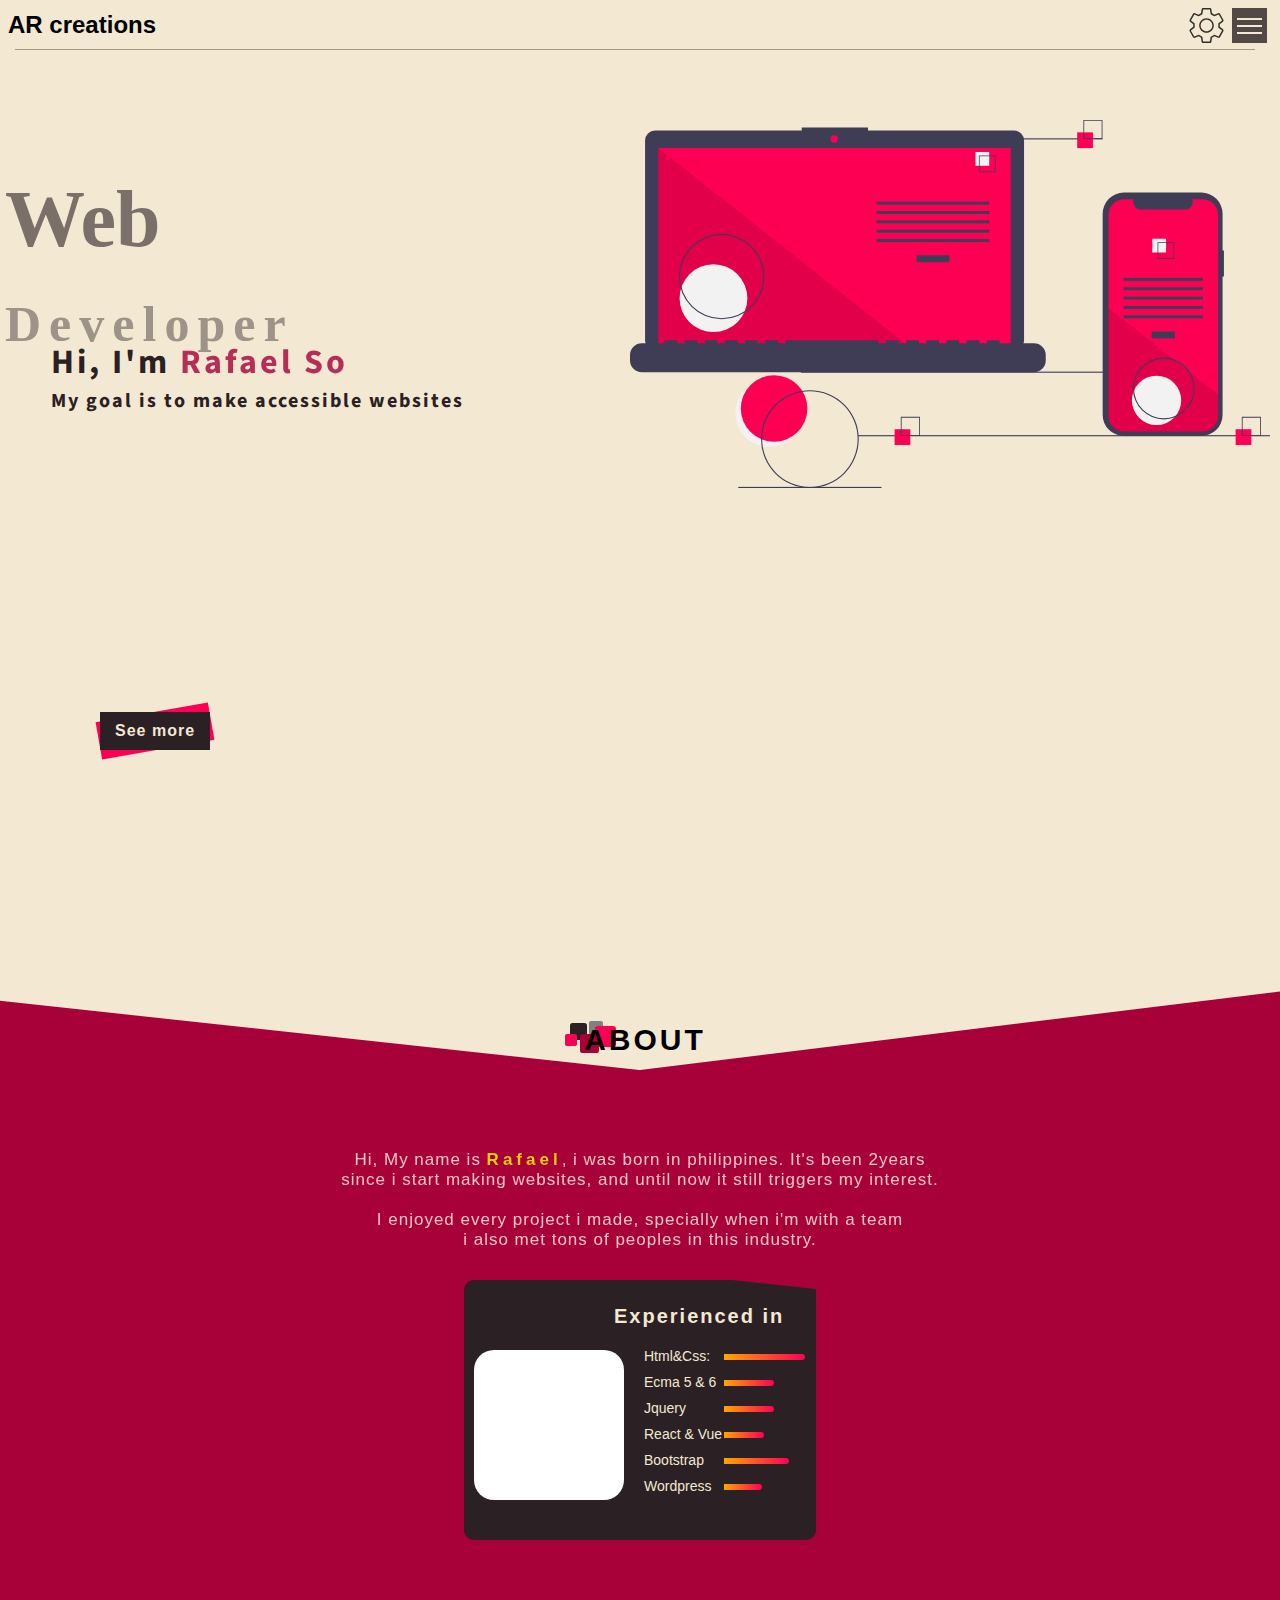
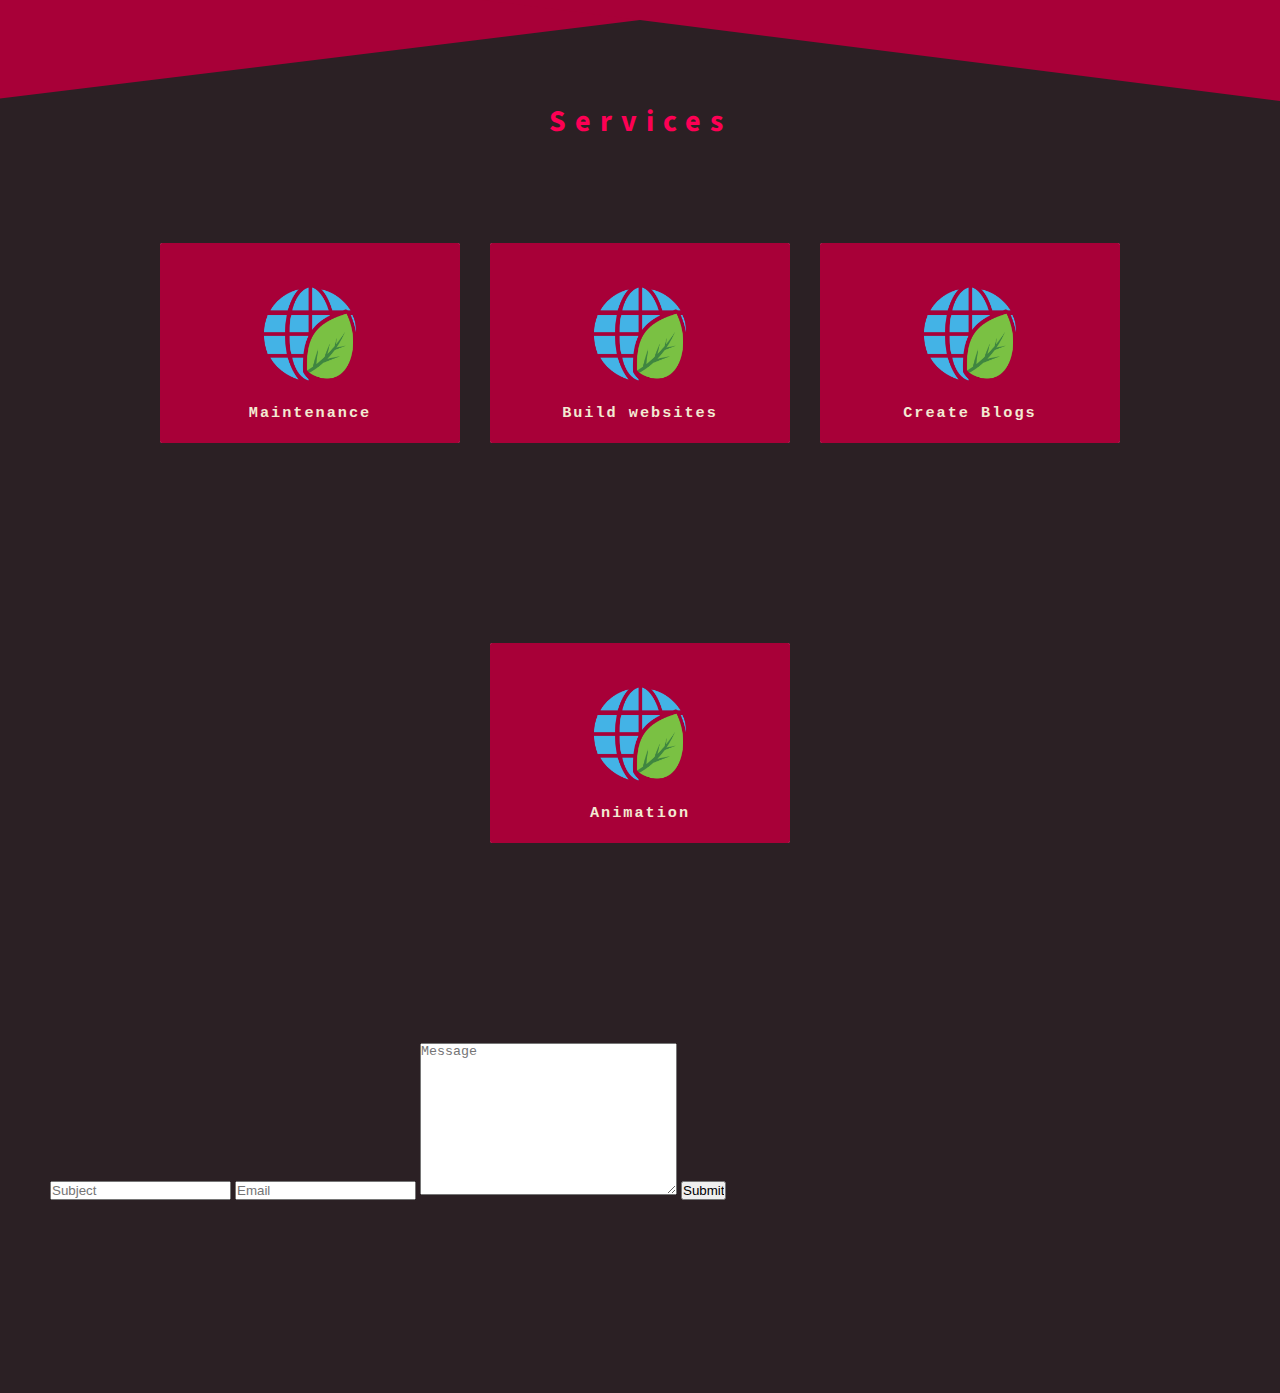
==== commit 99311714: "I Put some animation on scrolls and first attempt of Form" ====
--- a/index.html
+++ b/index.html
@@ -6,6 +6,7 @@
     <title>My Portfolio</title>
     <link rel="stylesheet" href="style.css">
 </head>
+<link rel="stylesheet" href="style.css">
 <body>
 
 <!--                THIS IS THE HEADER PART             -->
@@ -13,7 +14,9 @@
 <h2 class="logo" id="#homeSection">AR creations</h2>
 
 <div class="alignment">
-<div class="setting"></div>
+<div class="setting">
+<img src="image/gear.svg" alt="settingicon"class="settingIcon">
+</div>
 
 <div class="menu">
     <div class="linez"></div> 
@@ -23,10 +26,6 @@
 
 <!--   All SCROLL EFFECTS    -->
 <a href="#homesection" class="arrowup"></a>
-
-
-
-
 
 
 <!--   END OF All SCROLL EFFECTS     -->
@@ -53,6 +52,20 @@
 <div class="menu-scroll-menus">
 <span class="scroll-span">Menu</span><img src="image/caret-down.svg" class="menuimg-scroll">
 </div>
+</div>
+
+<div class="scroll-menulist">
+
+    <div class="menulist-down">
+     <ul class="menuUL">
+         <li class="menuLI"><a href="#homesection" class="lHome lhref">Home</a></li>
+         <li class="menuLI"><a href="#aboutsec" class="labout lhref">About</a></li>
+         <li class="menuLI"><a href="#servicesSec" class="lserv lhref">Services</a></li>
+         <li class="menuLI"><a href="#" class="lcontact lhref">Contact</a></li>
+     </ul>
+    </div>
+    
+
 </div>
 
 
@@ -200,22 +213,37 @@
     <p class="para"><br><br>there are multiples of way in making website, and i am capable of using html,css,bootstrap,Wordpress and wix</p>
     <a href="#" class="servBtn">Go here</a>
 </div>
-    
-</div>
-
-
-
-
-
-
-
-
-
-
-
-
-</div>
-
+</div>
+</div>
+
+<div class="contactform" id="contactSection">
+
+    <form action="POST" data-netlify="true">
+
+
+    <input type="text" name="subject" id="subject" placeholder="Subject">
+
+
+    <input type="email" name="email" id="email" placeholder="Email">
+
+    <textarea name="text" name="message" id="message" placeholder="Message" cols="30" rows="10"></textarea>
+
+    <input type="submit" value="Submit">
+
+    </form>
+
+
+
+
+
+
+
+
+
+
+
+
+</div>
 
 <script src="main.js" type="text/javascript"></script>
 </body>
--- a/style.css
+++ b/style.css
@@ -83,8 +83,11 @@
 }
 .setting{
     right: 56px;
-    
-}
+    background-color: transparent;
+    cursor: pointer;
+    transition: all .8s;
+}
+
 .menu{
     position: absolute;
     transition: .5s;
@@ -278,14 +281,7 @@
 }
 
 /* ------------------ on scroll MENU HEADER -------*/
-/*<div class="menu-onscroll">
-<div class="menu-scroll-logo">
-<h2 class="scroll-logo">AR creations </h2>    
-</div>
-<div class="menu-scroll-menus">
-<span class="scroll-span">Menu</span><img src="image/caret-down.svg">
-</div>
-</div>*/
+
 
 .menu-onscroll{
     font-family: var(--font-boldsans);
@@ -299,7 +295,7 @@
     justify-content: space-between;
     align-items: center;
     padding: 0 24px;
-    z-index: 2;
+    z-index: 12;
     color: var(--winter-first);
     transform-origin: top;
     transform: scaleY(0);
@@ -323,7 +319,7 @@
     }
     100%{
         transform: scaleY(1);
-        opacity:.8;
+        opacity:1;
         filter: blur(0);
     }
 }
@@ -368,9 +364,50 @@
 
 .scroll-span{
     padding: 0 15px;
-}
-
-
+   
+}
+/*<div class="scroll-menulist">
+
+    <div class="menulist-down">
+
+    </div>
+    <div class="menulist-line">
+
+    </div>
+
+</div>*/
+.scroll-menulist{
+    position: fixed;
+    top: 50px;
+    
+    width: 200px;
+    right: -17px;
+    background: var(--verydark-color);
+    z-index: 5;
+    display: none;                        /* FOR CONTINUATION ------------------------------------------------------*/
+    justify-content: center;
+    
+}
+
+
+.menuLI{
+    text-align: right;
+    padding: 10px 10px;
+}
+.menuUL{
+    list-style-type: none;
+}
+.lhref{
+    text-decoration: none;
+    color: silver;
+    font-family: sans-serif;
+    letter-spacing: 2px;
+}
+
+.menulistwhite{
+    background: var(--another-verylight);
+    color: var(--verydark-color);
+}
 
 /*------------------------------ END OF HEADER ----------------------*/
 
@@ -806,4 +843,10 @@
 .movedown{
     transition: .5s;
     transform: translateY(0);
+}
+/* ------------------------------ CONTACT SECTION START -------------*/
+
+#contactSection{
+    height: 50vh;
+    padding: 100px 50px 50px 50px;
 }--- a/style.css
+++ b/style.css
@@ -83,8 +83,11 @@
 }
 .setting{
     right: 56px;
-    
-}
+    background-color: transparent;
+    cursor: pointer;
+    transition: all .8s;
+}
+
 .menu{
     position: absolute;
     transition: .5s;
@@ -278,14 +281,7 @@
 }
 
 /* ------------------ on scroll MENU HEADER -------*/
-/*<div class="menu-onscroll">
-<div class="menu-scroll-logo">
-<h2 class="scroll-logo">AR creations </h2>    
-</div>
-<div class="menu-scroll-menus">
-<span class="scroll-span">Menu</span><img src="image/caret-down.svg">
-</div>
-</div>*/
+
 
 .menu-onscroll{
     font-family: var(--font-boldsans);
@@ -299,7 +295,7 @@
     justify-content: space-between;
     align-items: center;
     padding: 0 24px;
-    z-index: 2;
+    z-index: 12;
     color: var(--winter-first);
     transform-origin: top;
     transform: scaleY(0);
@@ -323,7 +319,7 @@
     }
     100%{
         transform: scaleY(1);
-        opacity:.8;
+        opacity:1;
         filter: blur(0);
     }
 }
@@ -368,9 +364,50 @@
 
 .scroll-span{
     padding: 0 15px;
-}
-
-
+   
+}
+/*<div class="scroll-menulist">
+
+    <div class="menulist-down">
+
+    </div>
+    <div class="menulist-line">
+
+    </div>
+
+</div>*/
+.scroll-menulist{
+    position: fixed;
+    top: 50px;
+    
+    width: 200px;
+    right: -17px;
+    background: var(--verydark-color);
+    z-index: 5;
+    display: none;                        /* FOR CONTINUATION ------------------------------------------------------*/
+    justify-content: center;
+    
+}
+
+
+.menuLI{
+    text-align: right;
+    padding: 10px 10px;
+}
+.menuUL{
+    list-style-type: none;
+}
+.lhref{
+    text-decoration: none;
+    color: silver;
+    font-family: sans-serif;
+    letter-spacing: 2px;
+}
+
+.menulistwhite{
+    background: var(--another-verylight);
+    color: var(--verydark-color);
+}
 
 /*------------------------------ END OF HEADER ----------------------*/
 
@@ -806,4 +843,10 @@
 .movedown{
     transition: .5s;
     transform: translateY(0);
+}
+/* ------------------------------ CONTACT SECTION START -------------*/
+
+#contactSection{
+    height: 50vh;
+    padding: 100px 50px 50px 50px;
 }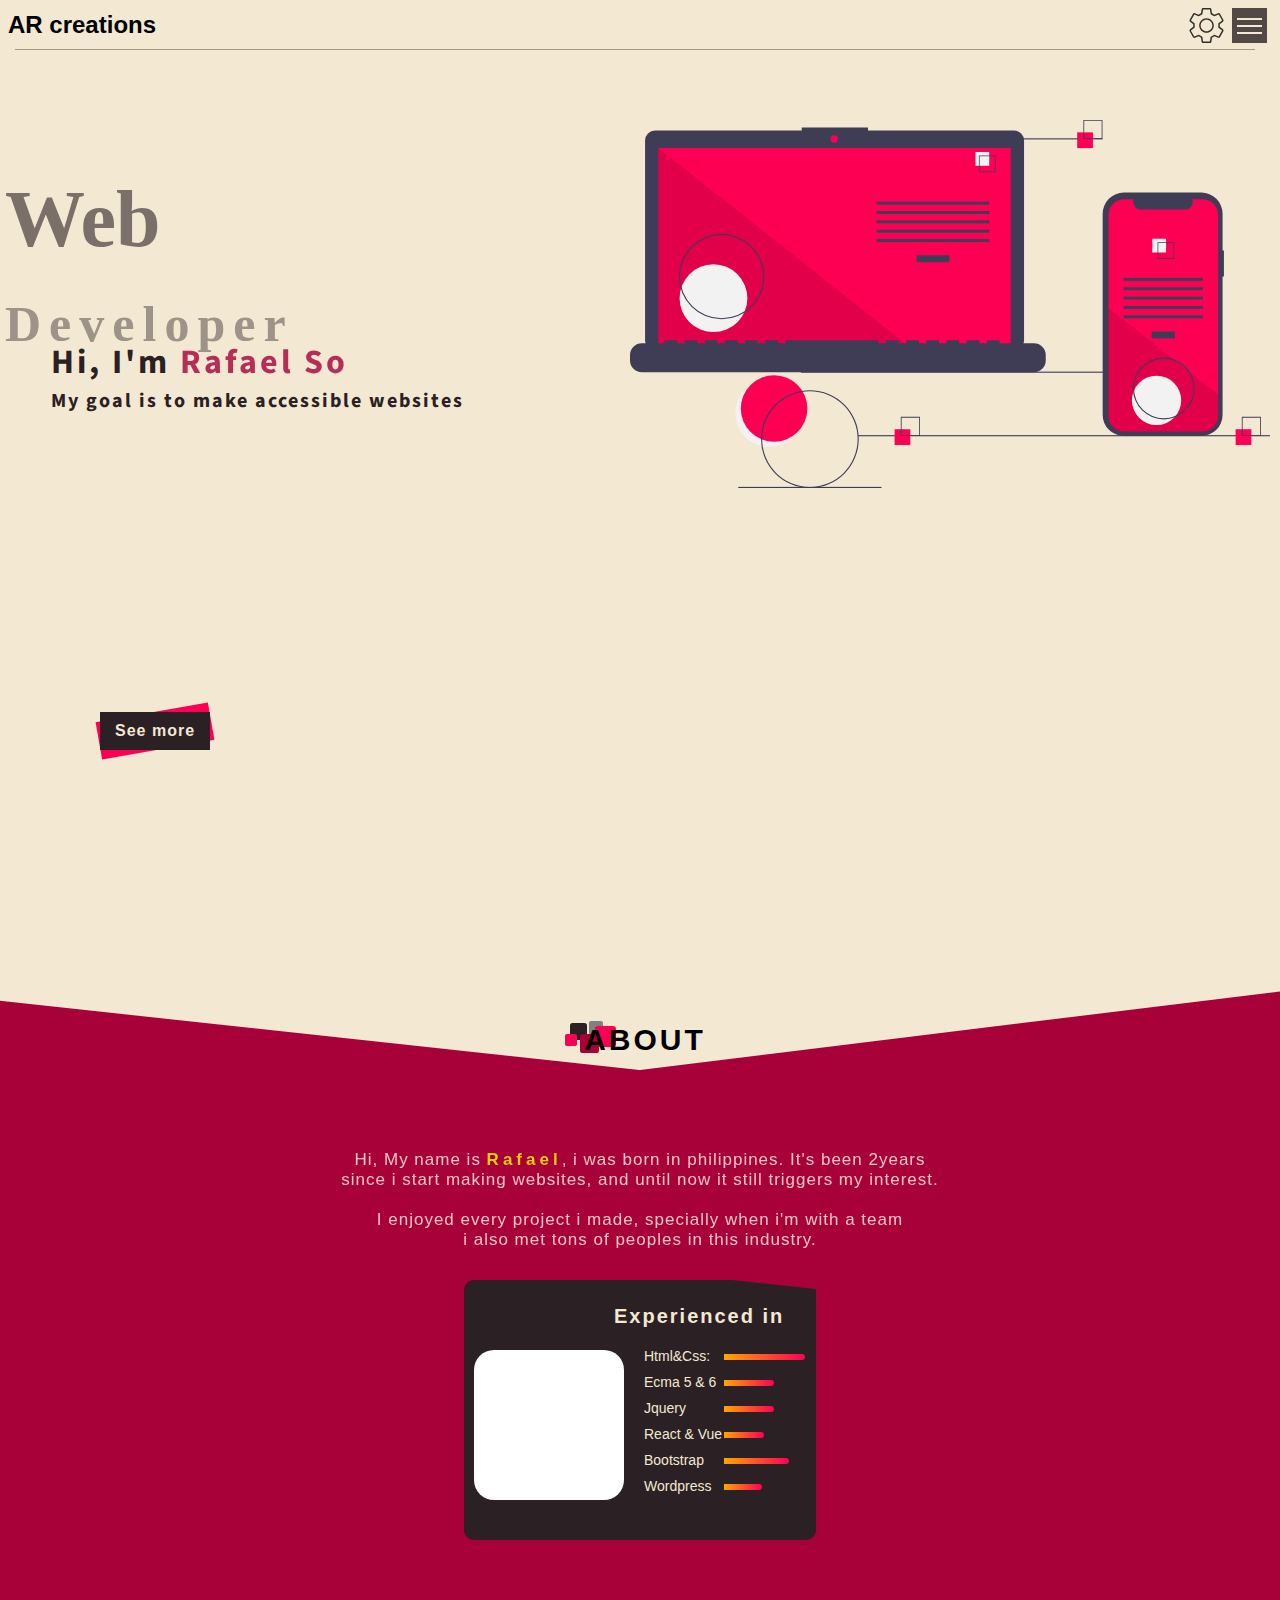
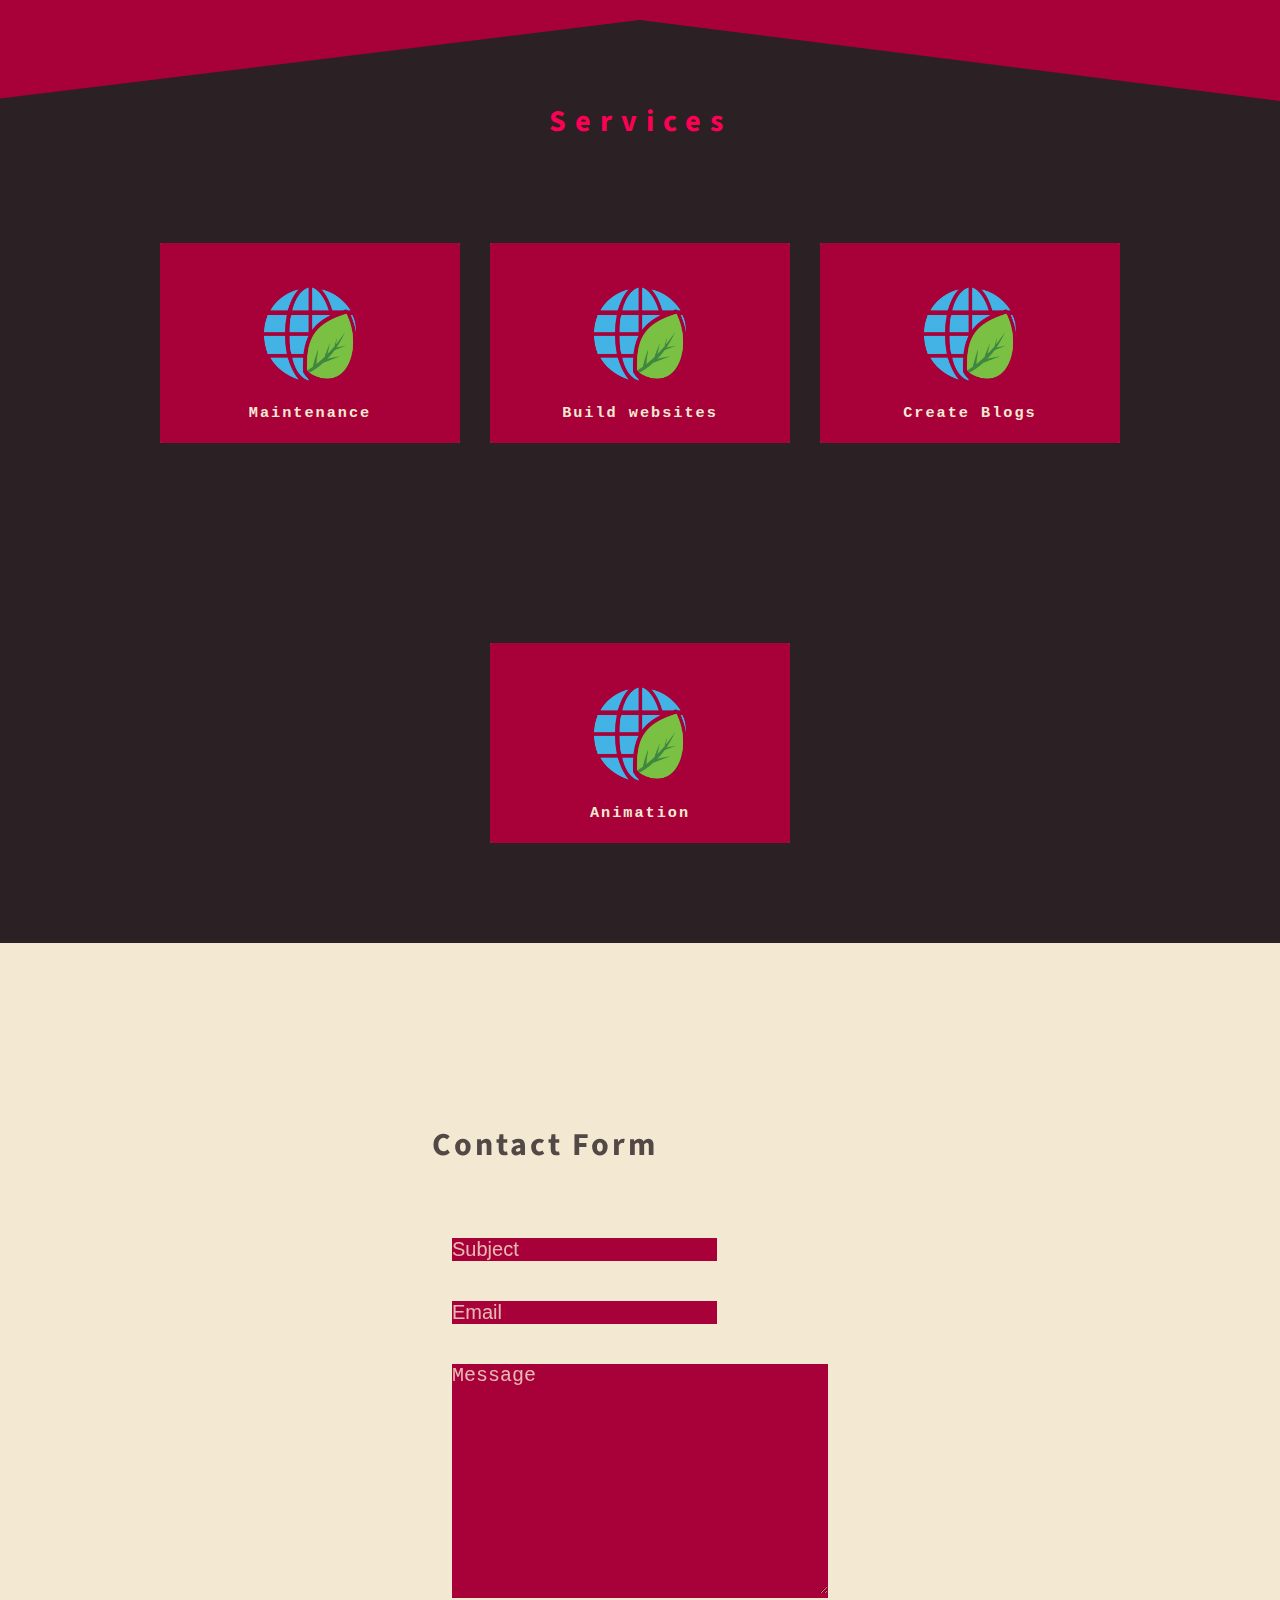
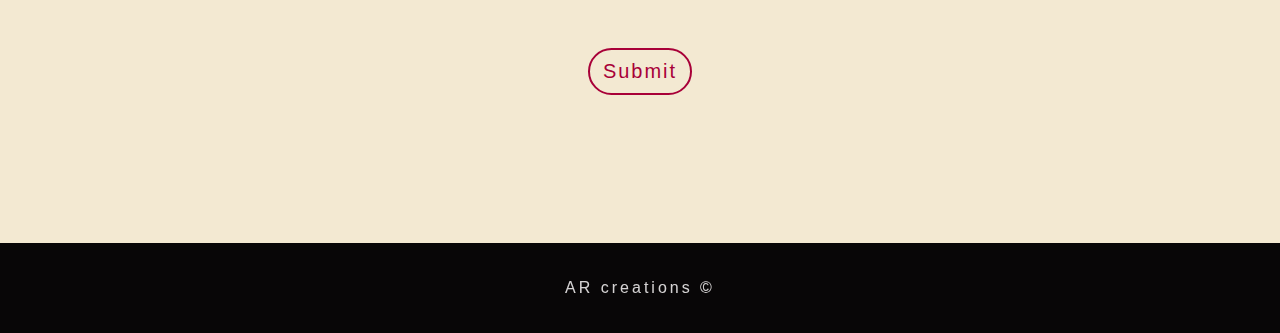
==== commit 676b7478: "FInish contact form" ====
--- a/index.html
+++ b/index.html
@@ -219,30 +219,31 @@
 <div class="contactform" id="contactSection">
 
     <form action="POST" data-netlify="true">
-
-
+    
+    <h2 class="contactHeader">Contact Form</h2>
+<div class="contactJustify">
+<div class="contactAlign">
+        
     <input type="text" name="subject" id="subject" placeholder="Subject">
-
-
+</div>
+<div class="contactAlign">
+    
     <input type="email" name="email" id="email" placeholder="Email">
-
+</div>
+
+<div class="contactAlign">
+    
     <textarea name="text" name="message" id="message" placeholder="Message" cols="30" rows="10"></textarea>
-
-    <input type="submit" value="Submit">
-
+</div>
+<div class="contactBtnCenter">
+    <input type="submit" value="Submit" id="contactBtn">
+</div>
+</div>
     </form>
-
-
-
-
-
-
-
-
-
-
-
-
+</div>
+
+<div class="Projectfooter">
+<span class="footerCaption">AR creations ©</span>
 </div>
 
 <script src="main.js" type="text/javascript"></script>
--- a/style.css
+++ b/style.css
@@ -845,8 +845,108 @@
     transform: translateY(0);
 }
 /* ------------------------------ CONTACT SECTION START -------------*/
-
+/*<div class="contactform" id="contactSection">
+
+    <form action="POST" data-netlify="true">
+    
+    <h2 class="contactHeader">Contact Form</h2>
+<div class="contactJustify">
+<div class="contactAlign">    
+    <input type="text" name="subject" id="subject" placeholder="Subject">
+</div>
+<div class="contactAlign">
+    <input type="email" name="email" id="email" placeholder="Email">
+</div>
+
+<div class="contactAlign">
+    <textarea name="text" name="message" id="message" placeholder="Message" cols="30" rows="10"></textarea>
+</div>
+    <input type="submit" value="Submit">
+</div>
+    </form>*/
 #contactSection{
-    height: 50vh;
     padding: 100px 50px 50px 50px;
+    background: var(--another-verylight);
+    height: 100vh;
+    position: relative;
+    display: flex;
+    justify-content: center;
+    align-items: center;
+}
+
+.contactJustify{
+    display: flex;
+    flex-direction: column;
+    justify-content: flex-start;
+    align-items: flex-start;
+}
+
+.contactAlign{
+    margin: 20px 0;
+    position: relative;
+    
+}
+
+input, textarea{
+    background: none;
+    border: none;
+    position: relative;
+   font-size: 20px;
+   color: var(--another-verylight);
+   opacity: .8;
+  
+}
+input::placeholder, textarea::placeholder{
+    color: var(--another-verylight);
+}
+.contactAlign::before{
+    content: '';
+    position: absolute;
+   top: 0;
+   left: 0;
+   right: 0;
+   bottom: 0;
+    background: var(--dark-color);
+}
+.contactBtnCenter{
+    width: 100%;
+    text-align: center;
+}
+#contactBtn{
+    cursor: pointer;
+   text-align: center;
+   transform: translateY(30px);
+   letter-spacing: 2px;
+   border-radius: 35px;
+   border: 2px solid #a80038;
+   padding: 10px 13px;
+   color: var(--dark-color);
+   opacity: 1;
+}
+.contactHeader{
+    transform: translate(-20px, -50px);
+    font-family: var(--open-source);
+    letter-spacing: 3px;
+    color: var(--verydark-color);
+    opacity: .8;
+    font-size: 32px;
+}
+/*<div class="Projectfooter">
+<span class="footerCaption">AR creations</span>
+</div>*/
+
+.Projectfooter{
+    height: 10vh;
+    display: flex;
+    justify-content: center;
+    align-items: center;
+    background: black;
+    opacity: .8;
+}
+
+.footerCaption{
+    color: white;
+    font-family: sans-serif;
+    opacity: 1;
+    letter-spacing: 3px;
 }--- a/style.css
+++ b/style.css
@@ -845,8 +845,108 @@
     transform: translateY(0);
 }
 /* ------------------------------ CONTACT SECTION START -------------*/
-
+/*<div class="contactform" id="contactSection">
+
+    <form action="POST" data-netlify="true">
+    
+    <h2 class="contactHeader">Contact Form</h2>
+<div class="contactJustify">
+<div class="contactAlign">    
+    <input type="text" name="subject" id="subject" placeholder="Subject">
+</div>
+<div class="contactAlign">
+    <input type="email" name="email" id="email" placeholder="Email">
+</div>
+
+<div class="contactAlign">
+    <textarea name="text" name="message" id="message" placeholder="Message" cols="30" rows="10"></textarea>
+</div>
+    <input type="submit" value="Submit">
+</div>
+    </form>*/
 #contactSection{
-    height: 50vh;
     padding: 100px 50px 50px 50px;
+    background: var(--another-verylight);
+    height: 100vh;
+    position: relative;
+    display: flex;
+    justify-content: center;
+    align-items: center;
+}
+
+.contactJustify{
+    display: flex;
+    flex-direction: column;
+    justify-content: flex-start;
+    align-items: flex-start;
+}
+
+.contactAlign{
+    margin: 20px 0;
+    position: relative;
+    
+}
+
+input, textarea{
+    background: none;
+    border: none;
+    position: relative;
+   font-size: 20px;
+   color: var(--another-verylight);
+   opacity: .8;
+  
+}
+input::placeholder, textarea::placeholder{
+    color: var(--another-verylight);
+}
+.contactAlign::before{
+    content: '';
+    position: absolute;
+   top: 0;
+   left: 0;
+   right: 0;
+   bottom: 0;
+    background: var(--dark-color);
+}
+.contactBtnCenter{
+    width: 100%;
+    text-align: center;
+}
+#contactBtn{
+    cursor: pointer;
+   text-align: center;
+   transform: translateY(30px);
+   letter-spacing: 2px;
+   border-radius: 35px;
+   border: 2px solid #a80038;
+   padding: 10px 13px;
+   color: var(--dark-color);
+   opacity: 1;
+}
+.contactHeader{
+    transform: translate(-20px, -50px);
+    font-family: var(--open-source);
+    letter-spacing: 3px;
+    color: var(--verydark-color);
+    opacity: .8;
+    font-size: 32px;
+}
+/*<div class="Projectfooter">
+<span class="footerCaption">AR creations</span>
+</div>*/
+
+.Projectfooter{
+    height: 10vh;
+    display: flex;
+    justify-content: center;
+    align-items: center;
+    background: black;
+    opacity: .8;
+}
+
+.footerCaption{
+    color: white;
+    font-family: sans-serif;
+    opacity: 1;
+    letter-spacing: 3px;
 }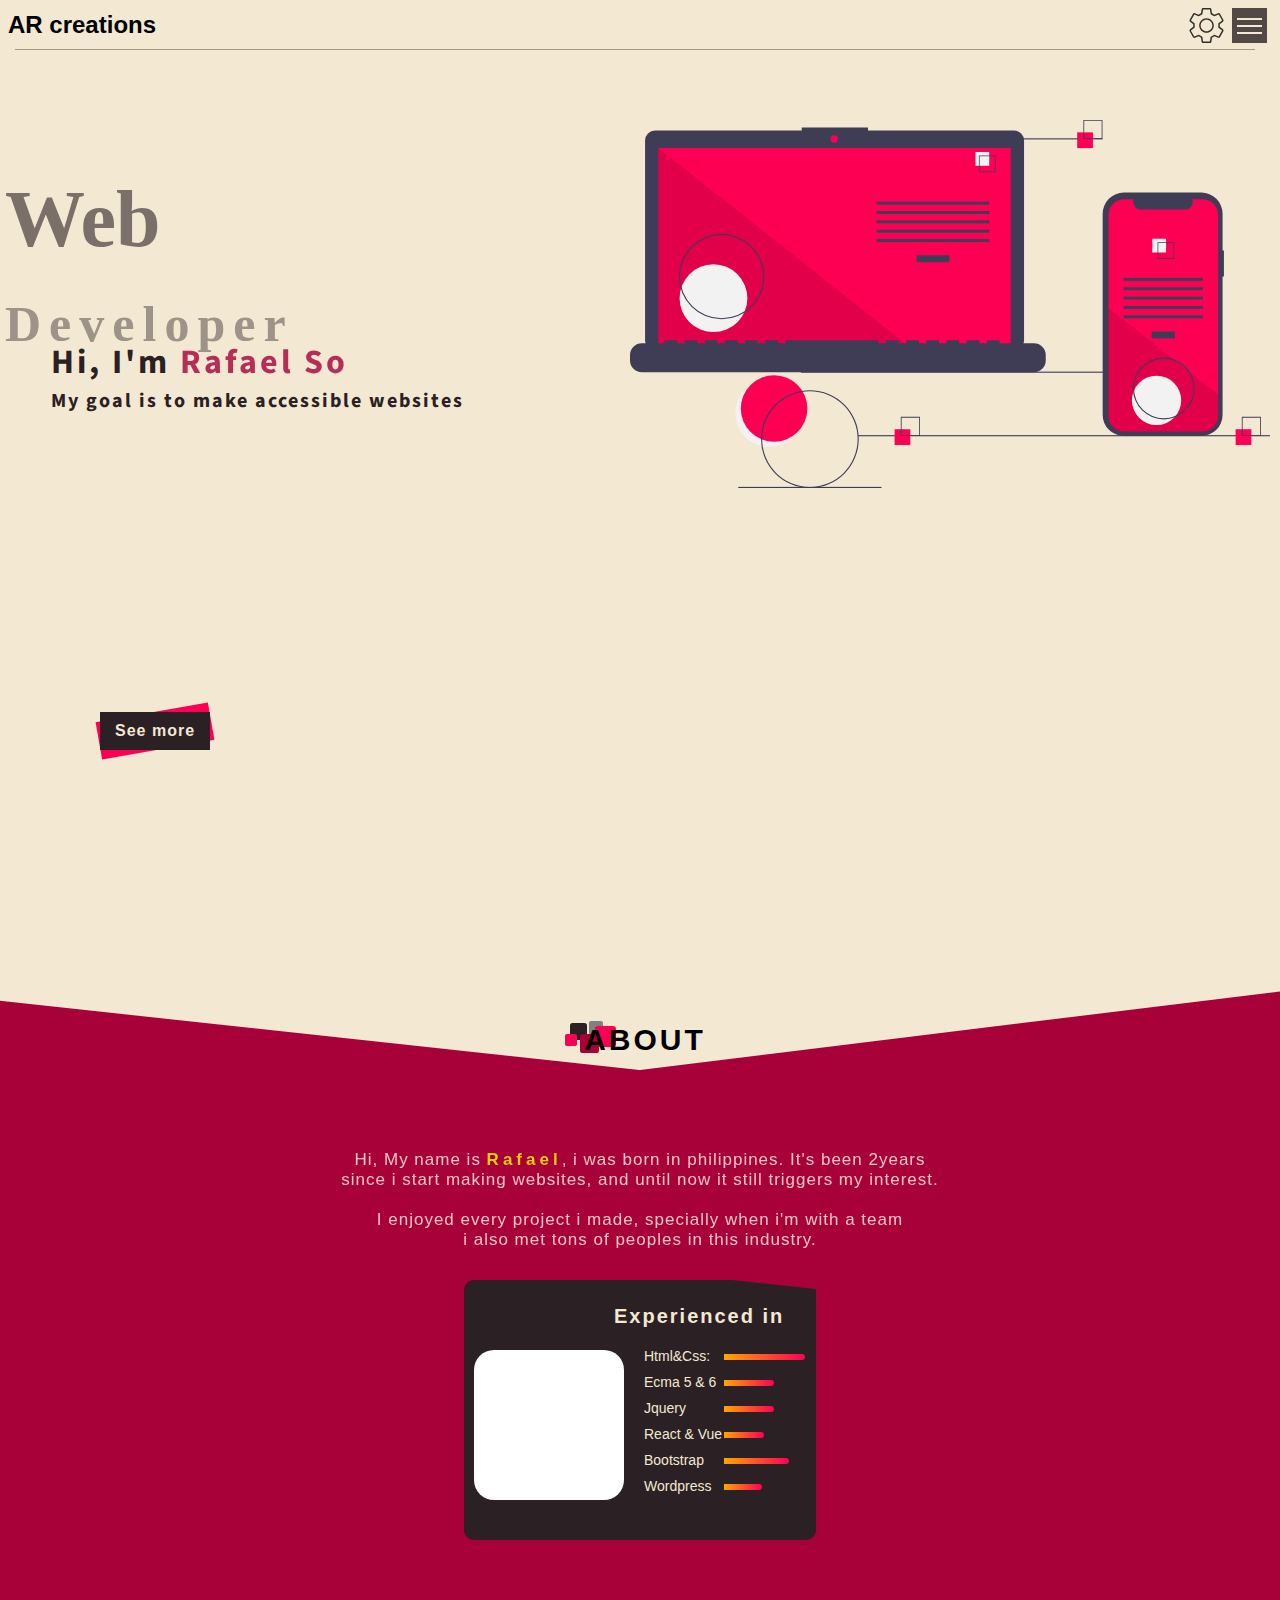
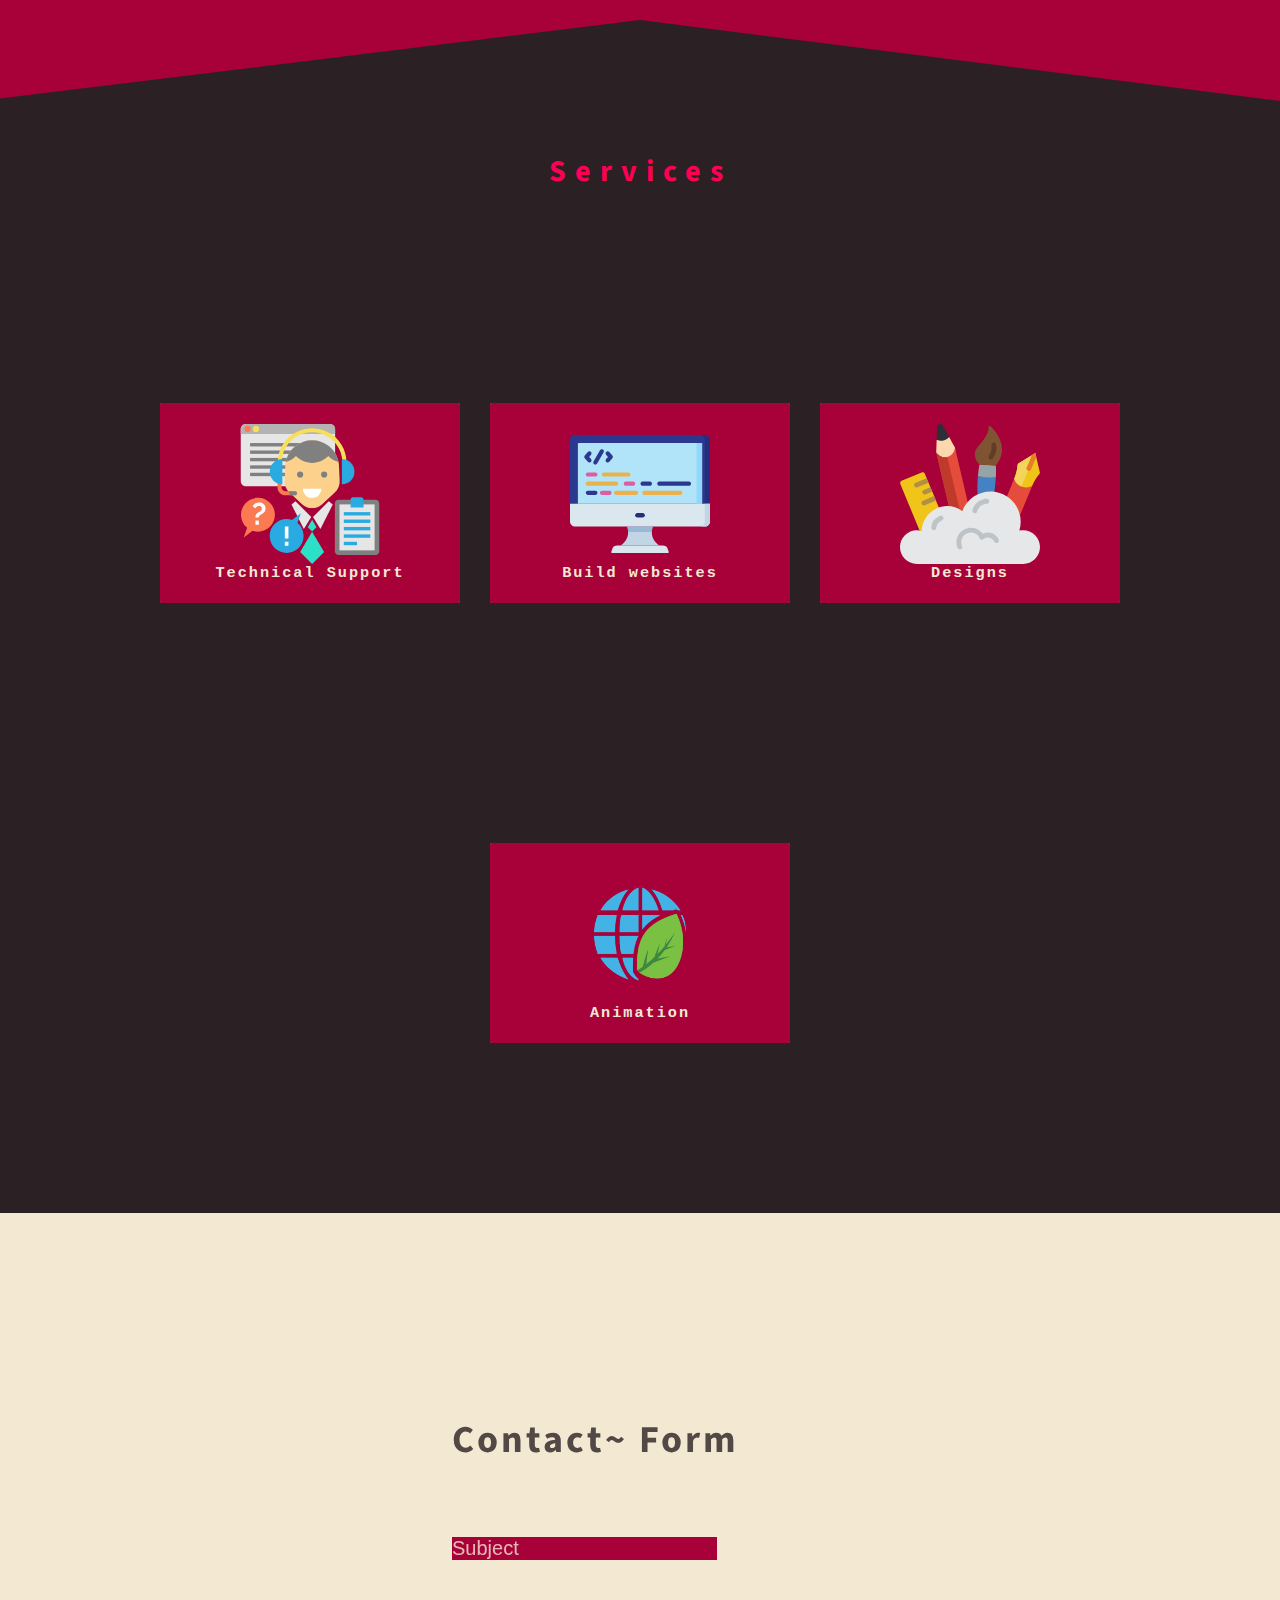
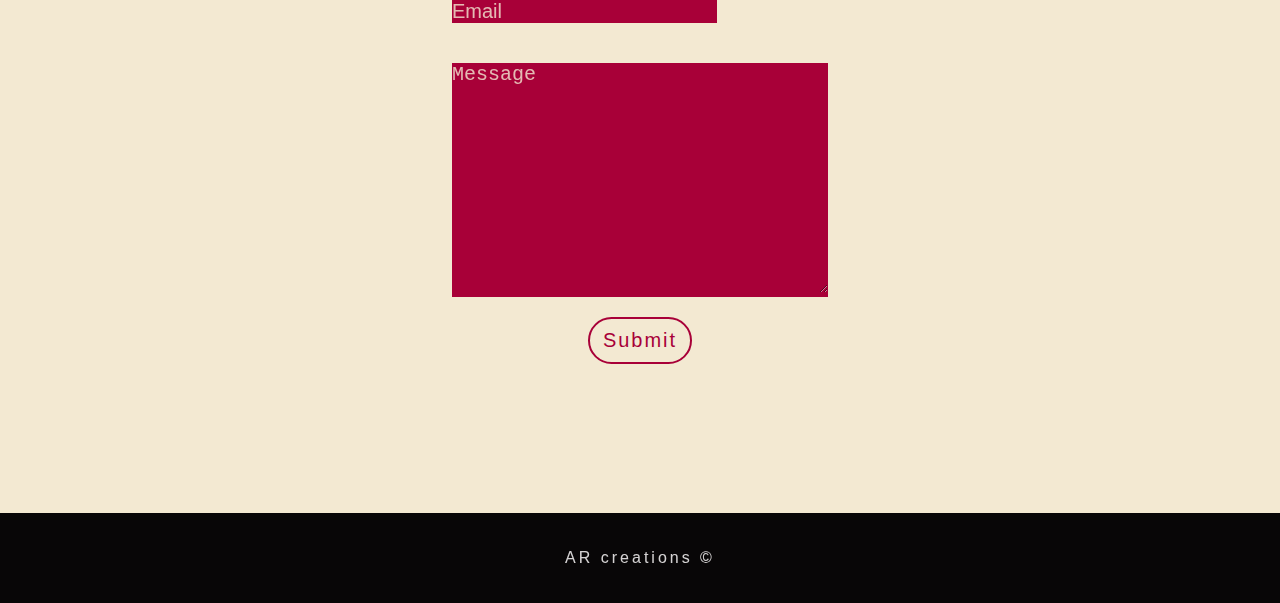
==== commit 4fb1f409: "Fixing Contact" ====
--- a/index.html
+++ b/index.html
@@ -161,8 +161,8 @@
 <div class="servBox">
 
 <div class="title">
-<img src="image/iconee.png" name="" alt="icon" class="iconz">
-<h3 class="maintenanceTitle">Maintenance</h3>
+<img src="image/maintenance.svg" name="" alt="icon" class="iconz">
+<h3 class="worksTitle">Technical Support</h3>
 </div>
 
 <div class="description">
@@ -176,12 +176,12 @@
 <div class="servBox">
 
     <div class="title bwebsite">
-    <img src="image/iconee.png" name="" alt="icon" class="iconz">
-    <h3 class="maintenanceTitle">Build websites</h3>
+    <img src="image/webdevicon.svg" name="" alt="icon" class="iconz">
+    <h3 class="worksTitle">Build websites</h3>
     </div>
     
     <div class="description bwebsitedef">
-    <p class="para">I create responsive websites<br><br>there are multiples of way in making website, and i am capable of using html,css,bootstrap,Wordpress and wix</p>
+    <p class="para">I create responsive websites<br><br>there are multiple of way in making website, and i am capable of using html,css,bootstrap,Wordpress and wix</p>
     <a href="#" class="servBtn">Go here</a>
     </div>
     
@@ -191,12 +191,12 @@
 <div class="servBox">
 
         <div class="title blogs">
-        <img src="image/iconee.png" name="" alt="icon" class="iconz">
-        <h3 class="maintenanceTitle">Create Blogs</h3>
+        <img src="image/design.svg" name="" alt="icon" class="iconz">
+        <h3 class="worksTitle">Designs</h3>
         </div>
         
         <div class="description blogsdown">
-        <p class="para"><br><br>there are multiples of way in making website, and i am capable of using html,css,bootstrap,Wordpress and wix</p>
+        <p class="para"><br><br>there are multiple of way in making website, and i am capable of using html,css,bootstrap,Wordpress and wix</p>
         <a href="#" class="servBtn">Go here</a>
     </div>
         
@@ -206,21 +206,21 @@
 
     <div class="title editing">
     <img src="image/iconee.png" name="" alt="icon" class="iconz">
-    <h3 class="maintenanceTitle">Animation</h3>
+    <h3 class="worksTitle">Animation</h3>
     </div>
     
     <div class="description editingdef">
-    <p class="para"><br><br>there are multiples of way in making website, and i am capable of using html,css,bootstrap,Wordpress and wix</p>
+    <p class="para"><br><br>there are multiple of way in making website, and i am capable of using html,css,bootstrap,Wordpress and wix</p>
     <a href="#" class="servBtn">Go here</a>
 </div>
 </div>
 </div>
-
+<!--           I START THE CONTACT SECTION HERE    -->
 <div class="contactform" id="contactSection">
 
     <form action="POST" data-netlify="true">
     
-    <h2 class="contactHeader">Contact Form</h2>
+    <h2 class="contactHeader">Contact~ Form</h2>
 <div class="contactJustify">
 <div class="contactAlign">
         
@@ -242,10 +242,13 @@
     </form>
 </div>
 
+
+
+<footer>
 <div class="Projectfooter">
 <span class="footerCaption">AR creations ©</span>
 </div>
-
+</footer>
 <script src="main.js" type="text/javascript"></script>
 </body>
 </html>--- a/style.css
+++ b/style.css
@@ -762,7 +762,7 @@
 
 .whatIdo{
   position: relative;
-  top: 80px;
+  top: 60px;
   width: 100%;
   text-align: center;
   z-index: 1;
@@ -771,6 +771,7 @@
    font-size: 30px;
    display: inline-block;
    letter-spacing: 9px;  
+   margin: 70px 0;
 }
 .services{
     z-index: -22;
@@ -782,11 +783,18 @@
     flex-wrap: wrap;
     justify-content: center;
     margin-top: 80px;
+    padding-bottom: 50px;
 }
 .servBox{
     position: relative;
-    margin: 0 15px;
+    margin: 20px 15px;
     cursor: pointer;
+    transition: all 2s;
+}
+.servBoxmargin{
+    transition: all 2s;
+    margin: 20px 15px;
+
 }
 .title, .description{
     position: relative;
@@ -845,28 +853,9 @@
     transform: translateY(0);
 }
 /* ------------------------------ CONTACT SECTION START -------------*/
-/*<div class="contactform" id="contactSection">
-
-    <form action="POST" data-netlify="true">
-    
-    <h2 class="contactHeader">Contact Form</h2>
-<div class="contactJustify">
-<div class="contactAlign">    
-    <input type="text" name="subject" id="subject" placeholder="Subject">
-</div>
-<div class="contactAlign">
-    <input type="email" name="email" id="email" placeholder="Email">
-</div>
-
-<div class="contactAlign">
-    <textarea name="text" name="message" id="message" placeholder="Message" cols="30" rows="10"></textarea>
-</div>
-    <input type="submit" value="Submit">
-</div>
-    </form>*/
 #contactSection{
     padding: 100px 50px 50px 50px;
-    background: var(--another-verylight);
+   background-color: var(--another-verylight);
     height: 100vh;
     position: relative;
     display: flex;
@@ -915,7 +904,6 @@
 #contactBtn{
     cursor: pointer;
    text-align: center;
-   transform: translateY(30px);
    letter-spacing: 2px;
    border-radius: 35px;
    border: 2px solid #a80038;
@@ -924,12 +912,12 @@
    opacity: 1;
 }
 .contactHeader{
-    transform: translate(-20px, -50px);
     font-family: var(--open-source);
     letter-spacing: 3px;
     color: var(--verydark-color);
     opacity: .8;
-    font-size: 32px;
+    font-size: 38px;
+    margin-bottom: 50px;
 }
 /*<div class="Projectfooter">
 <span class="footerCaption">AR creations</span>
--- a/style.css
+++ b/style.css
@@ -762,7 +762,7 @@
 
 .whatIdo{
   position: relative;
-  top: 80px;
+  top: 60px;
   width: 100%;
   text-align: center;
   z-index: 1;
@@ -771,6 +771,7 @@
    font-size: 30px;
    display: inline-block;
    letter-spacing: 9px;  
+   margin: 70px 0;
 }
 .services{
     z-index: -22;
@@ -782,11 +783,18 @@
     flex-wrap: wrap;
     justify-content: center;
     margin-top: 80px;
+    padding-bottom: 50px;
 }
 .servBox{
     position: relative;
-    margin: 0 15px;
+    margin: 20px 15px;
     cursor: pointer;
+    transition: all 2s;
+}
+.servBoxmargin{
+    transition: all 2s;
+    margin: 20px 15px;
+
 }
 .title, .description{
     position: relative;
@@ -845,28 +853,9 @@
     transform: translateY(0);
 }
 /* ------------------------------ CONTACT SECTION START -------------*/
-/*<div class="contactform" id="contactSection">
-
-    <form action="POST" data-netlify="true">
-    
-    <h2 class="contactHeader">Contact Form</h2>
-<div class="contactJustify">
-<div class="contactAlign">    
-    <input type="text" name="subject" id="subject" placeholder="Subject">
-</div>
-<div class="contactAlign">
-    <input type="email" name="email" id="email" placeholder="Email">
-</div>
-
-<div class="contactAlign">
-    <textarea name="text" name="message" id="message" placeholder="Message" cols="30" rows="10"></textarea>
-</div>
-    <input type="submit" value="Submit">
-</div>
-    </form>*/
 #contactSection{
     padding: 100px 50px 50px 50px;
-    background: var(--another-verylight);
+   background-color: var(--another-verylight);
     height: 100vh;
     position: relative;
     display: flex;
@@ -915,7 +904,6 @@
 #contactBtn{
     cursor: pointer;
    text-align: center;
-   transform: translateY(30px);
    letter-spacing: 2px;
    border-radius: 35px;
    border: 2px solid #a80038;
@@ -924,12 +912,12 @@
    opacity: 1;
 }
 .contactHeader{
-    transform: translate(-20px, -50px);
     font-family: var(--open-source);
     letter-spacing: 3px;
     color: var(--verydark-color);
     opacity: .8;
-    font-size: 32px;
+    font-size: 38px;
+    margin-bottom: 50px;
 }
 /*<div class="Projectfooter">
 <span class="footerCaption">AR creations</span>
